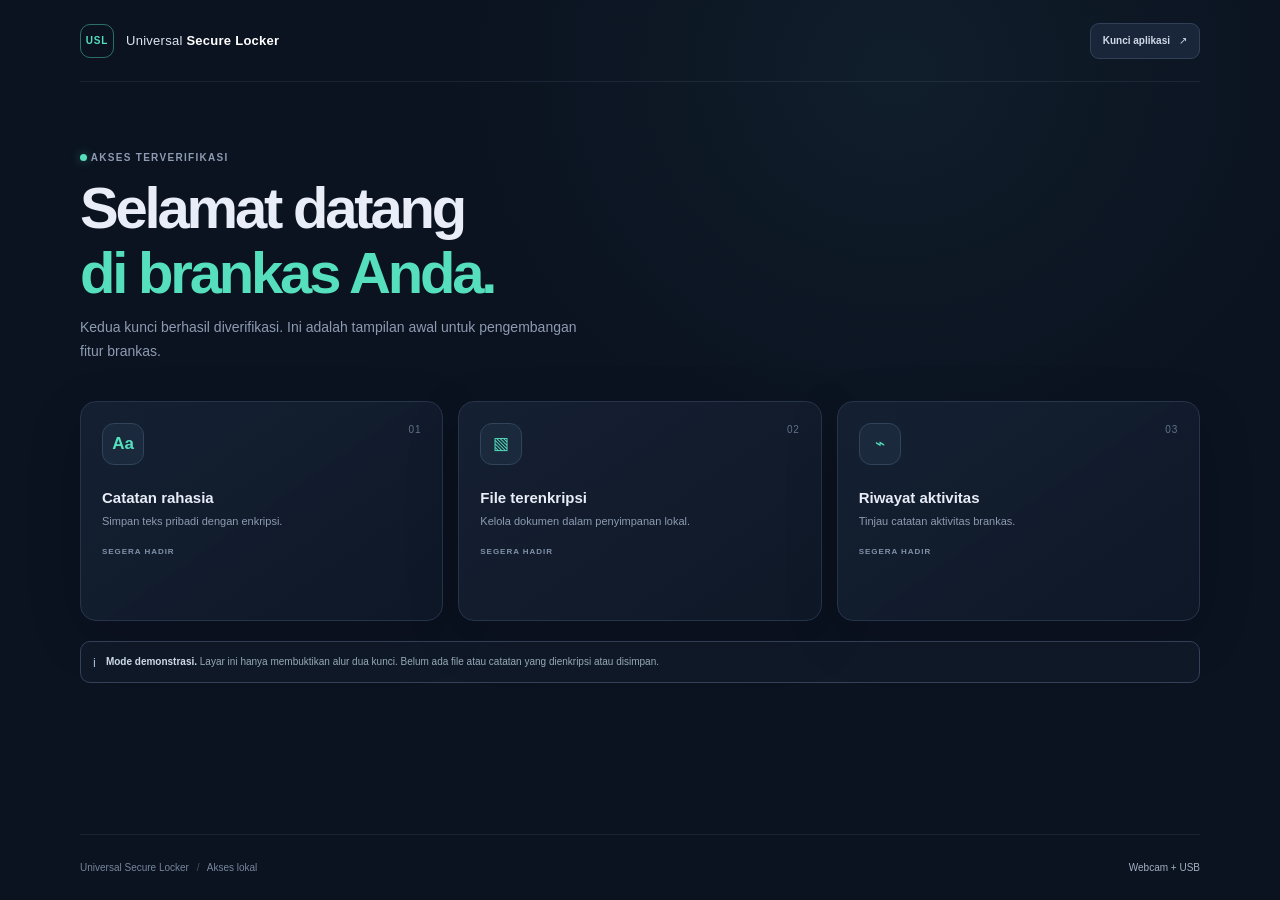
==== frontend/dashboard.html @ 28c9111f "feat: implement USB dongle authentication and biometric verification - Add DongleAuth class for mana" ====
<!doctype html>
<html lang="id">
<head>
  <meta charset="utf-8">
  <meta name="viewport" content="width=device-width, initial-scale=1">
  <meta name="theme-color" content="#0b1220">
  <title>Brankas — Universal Secure Locker</title>
  <link rel="stylesheet" href="css/style.css">
</head>
<body data-page="dashboard">
  <main class="shell dashboard-shell">
    <header class="topbar">
      <a class="brand" href="index.html" aria-label="Universal Secure Locker">
        <span class="brand-mark">USL</span>
        <span>Universal <strong>Secure Locker</strong></span>
      </a>
      <button class="button button-secondary logout-button" id="logout-button" type="button">Kunci aplikasi <span aria-hidden="true">↗</span></button>
    </header>

    <section class="dashboard-welcome">
      <div class="eyebrow"><span class="status-dot"></span> AKSES TERVERIFIKASI</div>
      <h1>Selamat datang<br><span>di brankas Anda.</span></h1>
      <p>Kedua kunci berhasil diverifikasi. Ini adalah tampilan awal untuk pengembangan fitur brankas.</p>
    </section>

    <section class="dashboard-grid" aria-label="Fitur brankas">
      <article class="card feature-card">
        <span class="feature-number">01</span>
        <span class="feature-icon" aria-hidden="true">Aa</span>
        <h2>Catatan rahasia</h2>
        <p>Simpan teks pribadi dengan enkripsi.</p>
        <span class="feature-state">SEGERA HADIR</span>
      </article>
      <article class="card feature-card">
        <span class="feature-number">02</span>
        <span class="feature-icon" aria-hidden="true">▧</span>
        <h2>File terenkripsi</h2>
        <p>Kelola dokumen dalam penyimpanan lokal.</p>
        <span class="feature-state">SEGERA HADIR</span>
      </article>
      <article class="card feature-card">
        <span class="feature-number">03</span>
        <span class="feature-icon" aria-hidden="true">⌁</span>
        <h2>Riwayat aktivitas</h2>
        <p>Tinjau catatan aktivitas brankas.</p>
        <span class="feature-state">SEGERA HADIR</span>
      </article>
    </section>

    <div class="demo-notice">
      <span aria-hidden="true">i</span>
      <p><strong>Mode demonstrasi.</strong> Layar ini hanya membuktikan alur dua kunci. Belum ada file atau catatan yang dienkripsi atau disimpan.</p>
    </div>

    <footer class="footer">
      <span>Universal Secure Locker <span class="footer-separator">/</span> Akses lokal</span>
      <span>Webcam + USB</span>
    </footer>
  </main>
  <script src="js/api.js"></script>
  <script src="js/app.js"></script>
</body>
</html>
---- frontend/css/style.css ----
:root {
  color-scheme: dark;
  font-family: "Segoe UI", sans-serif;
  background: #0b1220;
  color: #e8edf7;
  font-synthesis: none;
  text-rendering: optimizeLegibility;
  --surface: #121b2c;
  --surface-raised: #172338;
  --line: #26344a;
  --muted: #8d9bb1;
  --accent: #55dfbd;
  --accent-dark: #133f3d;
  --danger: #ff828c;
}

* {
  box-sizing: border-box;
}

body {
  min-width: 760px;
  min-height: 100vh;
  margin: 0;
  background:
    radial-gradient(ellipse at 70% 8%, rgb(46 101 105 / 14%), transparent 35%),
    #0b1220;
}

button,
select {
  font: inherit;
}

button,
a,
select {
  -webkit-tap-highlight-color: transparent;
}

a {
  color: inherit;
  text-decoration: none;
}

.shell {
  width: min(1120px, calc(100% - 72px));
  margin: 0 auto;
}

.topbar {
  height: 82px;
  display: flex;
  align-items: center;
  justify-content: space-between;
  border-bottom: 1px solid rgb(141 155 177 / 13%);
}

.brand {
  display: inline-flex;
  align-items: center;
  gap: 12px;
  color: #dce5f2;
  font-size: 13px;
  letter-spacing: 0.02em;
}

.brand strong {
  color: #fff;
  font-weight: 600;
}

.brand-mark {
  width: 34px;
  height: 34px;
  display: grid;
  place-items: center;
  border: 1px solid rgb(85 223 189 / 45%);
  border-radius: 10px;
  color: var(--accent);
  font-size: 10px;
  font-weight: 700;
  letter-spacing: 0.08em;
}

.environment-tag,
.eyebrow {
  color: var(--muted);
  font-size: 10px;
  font-weight: 700;
  letter-spacing: 0.13em;
}

.environment-tag {
  display: inline-flex;
  align-items: center;
  gap: 9px;
  padding: 9px 12px;
  border: 1px solid var(--line);
  border-radius: 99px;
  font-size: 9px;
}

.status-dot {
  width: 7px;
  height: 7px;
  display: inline-block;
  border-radius: 50%;
  background: var(--accent);
  box-shadow: 0 0 11px rgb(85 223 189 / 48%);
}

.intro {
  padding: 48px 0 30px;
}

.intro h1,
.dashboard-welcome h1 {
  margin: 13px 0 10px;
  font-family: "Segoe UI", sans-serif;
  font-size: clamp(32px, 4vw, 48px);
  font-weight: 700;
  letter-spacing: -0.055em;
  line-height: 1.12;
}

.intro h1 span,
.dashboard-welcome h1 span {
  color: var(--accent);
}

.intro p,
.dashboard-welcome p {
  margin: 0;
  color: var(--muted);
  font-size: 14px;
  line-height: 1.7;
}

.access-layout {
  display: grid;
  grid-template-columns: minmax(0, 1.45fr) minmax(310px, 0.85fr);
  align-items: start;
  gap: 18px;
}

.card {
  border: 1px solid var(--line);
  border-radius: 16px;
  background: linear-gradient(145deg, rgb(21 32 51 / 96%), rgb(15 24 39 / 98%));
  box-shadow: 0 16px 55px rgb(0 0 0 / 13%);
}

.setup-card,
.verify-card {
  padding: 24px;
}

.card-heading {
  display: flex;
  align-items: flex-start;
  justify-content: space-between;
  gap: 16px;
}

.card-heading h2 {
  margin: 7px 0 0;
  font-family: Manrope, "Segoe UI", sans-serif;
  font-size: 19px;
  letter-spacing: -0.03em;
}

.step-badge {
  padding: 7px 10px;
  border-radius: 8px;
  background: #1c3040;
  color: var(--accent);
  font-size: 10px;
  font-weight: 700;
}

.key-block {
  display: grid;
  grid-template-columns: 35px minmax(0, 1fr);
  gap: 13px;
  padding-top: 21px;
}

.key-icon {
  width: 32px;
  height: 32px;
  display: grid;
  place-items: center;
  border: 1px solid #2e4057;
  border-radius: 10px;
  color: #a7b6c9;
  font-size: 10px;
  font-weight: 700;
}

.key-content {
  min-width: 0;
}

.key-title-row {
  display: flex;
  align-items: center;
  justify-content: space-between;
  gap: 10px;
}

.key-title-row h3 {
  margin: 2px 0 0;
  font-size: 14px;
  font-weight: 600;
}

.pill {
  padding: 5px 8px;
  border: 1px solid #3c4658;
  border-radius: 99px;
  color: #aab5c6;
  font-size: 9px;
  white-space: nowrap;
}

.pill.is-ready {
  border-color: rgb(85 223 189 / 35%);
  background: rgb(85 223 189 / 8%);
  color: var(--accent);
}

.key-content > p,
.verify-description {
  margin: 6px 0 12px;
  color: var(--muted);
  font-size: 11px;
  line-height: 1.6;
}

.camera-frame {
  position: relative;
  height: 164px;
  overflow: hidden;
  border: 1px solid #25344a;
  border-radius: 11px;
  background:
    linear-gradient(135deg, rgb(29 44 65 / 68%), rgb(12 20 34 / 95%)),
    #111b2c;
}

.camera-frame img {
  width: 100%;
  height: 100%;
  display: block;
  object-fit: cover;
  transform: scaleX(-1);
}

.camera-frame img[hidden] {
  display: none;
}

.camera-placeholder {
  height: 100%;
  display: flex;
  flex-direction: column;
  align-items: center;
  justify-content: center;
  gap: 9px;
  color: #78889e;
  font-size: 10px;
}

.camera-symbol {
  color: #5dd8bc;
  font-size: 26px;
}

.camera-label {
  position: absolute;
  top: 10px;
  left: 10px;
  display: inline-flex;
  align-items: center;
  gap: 6px;
  padding: 6px 8px;
  border: 1px solid rgb(141 155 177 / 17%);
  border-radius: 99px;
  background: rgb(9 15 26 / 72%);
  color: #d9e2ef;
  font-size: 8px;
  letter-spacing: 0.1em;
}

.camera-label .status-dot {
  width: 5px;
  height: 5px;
}

.button-row {
  display: flex;
  gap: 8px;
  margin-top: 10px;
}

.button {
  min-height: 38px;
  display: inline-flex;
  align-items: center;
  justify-content: center;
  gap: 9px;
  padding: 0 12px;
  border: 1px solid transparent;
  border-radius: 9px;
  cursor: pointer;
  font-size: 10px;
  font-weight: 600;
  transition: border-color 140ms ease, background 140ms ease, transform 140ms ease;
}

.button:not(:disabled):active {
  transform: translateY(1px);
}

.button:disabled {
  cursor: not-allowed;
  opacity: 0.45;
}

.button-secondary {
  border-color: #314057;
  background: #19263a;
  color: #d0d9e7;
}

.button-secondary:not(:disabled):hover {
  border-color: #5a718d;
  background: #203149;
}

.button-primary {
  background: var(--accent);
  color: #06251f;
  font-size: 11px;
  font-weight: 700;
}

.button-primary:not(:disabled):hover {
  background: #7cebd0;
}

.button-text {
  min-height: 30px;
  padding: 0;
  background: transparent;
  color: var(--accent);
  font-size: 10px;
}

.button-text:not(:disabled):hover {
  color: #94f5dc;
}

.progress-track {
  height: 3px;
  overflow: hidden;
  margin-top: 10px;
  border-radius: 99px;
  background: #26344a;
}

.progress-track span {
  width: 0;
  height: 100%;
  display: block;
  border-radius: inherit;
  background: var(--accent);
  transition: width 180ms ease;
}

.inline-message {
  min-height: 14px;
  margin: 5px 0 0;
  color: #8392a8;
  font-size: 10px;
  line-height: 1.5;
}

.inline-message.is-error {
  color: var(--danger);
}

.inline-message.is-success {
  color: var(--accent);
}

.divider {
  height: 1px;
  margin: 18px 0 0 48px;
  background: #253248;
}

.usb-controls select {
  min-width: 0;
  flex: 1;
  padding: 0 10px;
  border: 1px solid #314057;
  border-radius: 9px;
  outline: none;
  background: #111b2c;
  color: #d0d9e7;
  font-size: 10px;
}

.usb-controls select:focus {
  border-color: var(--accent);
}

.usb-controls .button {
  width: 40px;
  font-size: 15px;
}

.verify-card {
  position: sticky;
  top: 20px;
}

.lock-icon {
  color: var(--accent);
  font-size: 28px;
  line-height: 1;
}

.verify-description {
  margin: 12px 0 18px;
  font-size: 12px;
}

.factor-row {
  min-height: 59px;
  display: flex;
  align-items: center;
  gap: 11px;
  border-top: 1px solid #26344a;
}

.factor-icon {
  width: 32px;
  height: 32px;
  display: grid;
  place-items: center;
  border-radius: 9px;
  background: #1b2c3c;
  color: #82a9c2;
  font-size: 17px;
}

.face-icon {
  color: #75d9bf;
}

.factor-row > span:nth-child(2) {
  min-width: 0;
  flex: 1;
}

.factor-row strong,
.factor-row small {
  display: block;
}

.factor-row strong {
  font-size: 10px;
  font-weight: 600;
}

.factor-row small {
  margin-top: 3px;
  color: var(--muted);
  font-size: 9px;
}

.factor-check {
  color: #78889e;
  font-size: 15px;
}

.factor-check.is-ready {
  color: var(--accent);
}

.button-wide {
  width: 100%;
  min-height: 43px;
  margin-top: 18px;
}

.privacy-note,
.demo-notice {
  display: flex;
  gap: 10px;
  padding: 12px;
  border: 1px solid rgb(85 223 189 / 13%);
  border-radius: 10px;
  background: rgb(85 223 189 / 4%);
  color: var(--accent);
}

.privacy-note {
  margin-top: 18px;
}

.privacy-note > span,
.demo-notice > span {
  padding-top: 1px;
  font-size: 13px;
}

.privacy-note p,
.demo-notice p {
  margin: 0;
  color: #99adbc;
  font-size: 9px;
  line-height: 1.6;
}

.footer {
  min-height: 66px;
  display: flex;
  align-items: center;
  justify-content: space-between;
  gap: 16px;
  margin-top: 28px;
  border-top: 1px solid rgb(141 155 177 / 13%);
  color: #76869c;
  font-size: 10px;
}

.footer a,
.footer > span:last-child {
  color: #a3b1c2;
}

.footer a:hover {
  color: var(--accent);
}

.footer-separator {
  padding: 0 5px;
  color: #43516a;
}

.dashboard-shell {
  min-height: 100vh;
  display: flex;
  flex-direction: column;
}

.dashboard-welcome {
  padding: 70px 0 37px;
}

.dashboard-welcome h1 {
  font-size: clamp(38px, 5vw, 58px);
}

.dashboard-welcome p {
  max-width: 520px;
}

.dashboard-grid {
  display: grid;
  grid-template-columns: repeat(3, 1fr);
  gap: 15px;
}

.feature-card {
  position: relative;
  min-height: 220px;
  padding: 21px;
}

.feature-number {
  position: absolute;
  top: 22px;
  right: 21px;
  color: #61728b;
  font-size: 10px;
  letter-spacing: 0.08em;
}

.feature-icon {
  width: 42px;
  height: 42px;
  display: grid;
  place-items: center;
  margin-bottom: 24px;
  border: 1px solid #30445b;
  border-radius: 12px;
  background: #1a2a3c;
  color: var(--accent);
  font-size: 17px;
  font-weight: 600;
}

.feature-card h2 {
  margin: 0 0 7px;
  font-family: "Segoe UI", sans-serif;
  font-size: 15px;
}

.feature-card p {
  margin: 0;
  color: var(--muted);
  font-size: 11px;
  line-height: 1.6;
}

.feature-state {
  display: inline-block;
  margin-top: 17px;
  color: #8092aa;
  font-size: 8px;
  font-weight: 700;
  letter-spacing: 0.12em;
}

.demo-notice {
  margin-top: 20px;
  border-color: #34425a;
  background: rgb(110 136 166 / 6%);
  color: #a9bad0;
}

.demo-notice p {
  font-size: 10px;
}

.demo-notice strong {
  color: #d2dfed;
}

.dashboard-shell .footer {
  margin-top: auto;
}

.logout-button {
  min-height: 36px;
}

@media (max-width: 850px) {
  body {
    min-width: 0;
  }

  .shell {
    width: min(680px, calc(100% - 32px));
  }

  .access-layout {
    grid-template-columns: 1fr;
  }

  .verify-card {
    position: static;
  }
}

@media (max-width: 560px) {
  .environment-tag {
    padding: 8px;
    font-size: 8px;
  }

  .intro {
    padding-top: 36px;
  }

  .setup-card,
  .verify-card {
    padding: 17px;
  }

  .key-block {
    grid-template-columns: 28px minmax(0, 1fr);
    gap: 9px;
  }

  .key-icon {
    width: 27px;
    height: 27px;
  }

  .dashboard-grid {
    grid-template-columns: 1fr;
  }

  .feature-card {
    min-height: 190px;
  }

  .footer {
    align-items: flex-start;
    padding: 17px 0;
    font-size: 9px;
  }
}
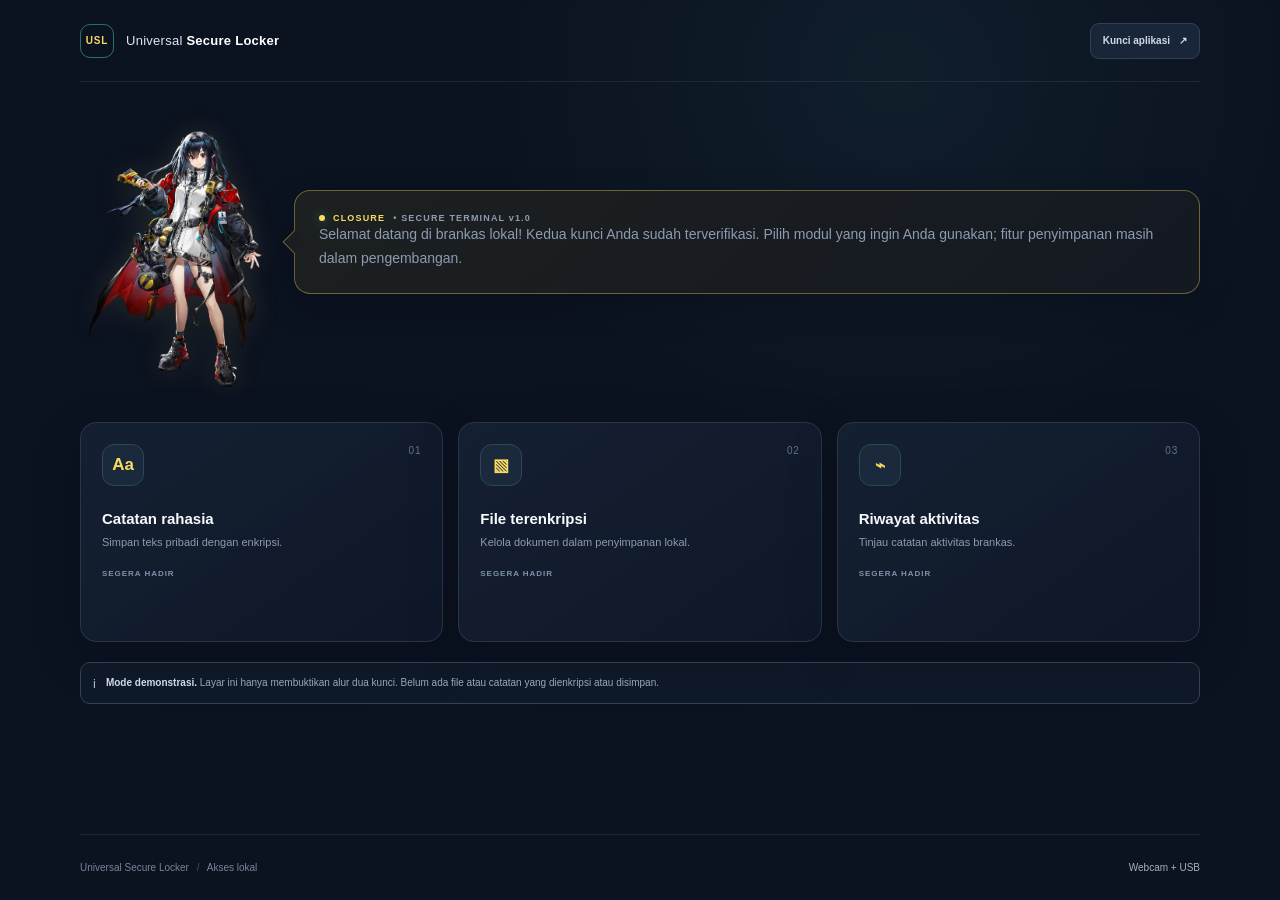
==== commit b9e669bf: "feat: enhance user guidance with Closure character and terminal logging for improved interaction" ====
--- a/frontend/dashboard.html
+++ b/frontend/dashboard.html
@@ -18,9 +18,13 @@
     </header>
 
     <section class="dashboard-welcome">
-      <div class="eyebrow"><span class="status-dot"></span> AKSES TERVERIFIKASI</div>
-      <h1>Selamat datang<br><span>di brankas Anda.</span></h1>
-      <p>Kedua kunci berhasil diverifikasi. Ini adalah tampilan awal untuk pengembangan fitur brankas.</p>
+      <div class="closure-guide-character dashboard-guide-character">
+        <img src="assets/img/Closure_2.png" alt="Closure, pemandu Universal Secure Locker">
+      </div>
+      <div class="closure-dialogue dashboard-dialogue" role="status" aria-live="polite">
+        <div class="closure-dialogue-label"><span class="status-dot"></span> CLOSURE <span>• SECURE TERMINAL v1.0</span></div>
+        <p id="closure-dialogue">Selamat datang di brankas lokal! Kedua kunci Anda sudah terverifikasi. Pilih modul yang ingin Anda gunakan; fitur penyimpanan masih dalam pengembangan.</p>
+      </div>
     </section>
 
     <section class="dashboard-grid" aria-label="Fitur brankas">
--- a/frontend/css/style.css
+++ b/frontend/css/style.css
@@ -1,17 +1,15 @@
 :root {
   color-scheme: dark;
   font-family: "Segoe UI", sans-serif;
-  background: #0b1220;
-  color: #e8edf7;
-  font-synthesis: none;
-  text-rendering: optimizeLegibility;
-  --surface: #121b2c;
-  --surface-raised: #172338;
-  --line: #26344a;
-  --muted: #8d9bb1;
-  --accent: #55dfbd;
-  --accent-dark: #133f3d;
-  --danger: #ff828c;
+  background: #0b0c10;       /* Latar belakang gelap industrial */
+  color: #f8fbfd;
+  --surface: #121820;        /* Warna permukaan kartu */
+  --surface-raised: #18202a;
+  --line: #2a3648;           /* Warna garis pembatas */
+  --muted: #8d9bb1;          /* Warna teks sekunder */
+  --accent: #f8db60;         /* Warna aksen kuning industrial khas Closure */
+  --accent-dark: #3f3613;
+  --danger: #da3e39;         /* Warna aksen merah terang mantel Closure */
 }
 
 * {
@@ -111,14 +109,91 @@
 }
 
 .intro {
-  padding: 48px 0 30px;
+  padding: 32px 0 22px;
+}
+
+.closure-hero-banner {
+  display: flex;
+  align-items: flex-end;
+  gap: 24px;
+  min-height: 225px;
+  margin-bottom: 8px;
+}
+
+.closure-guide-character {
+  width: 190px;
+  height: 230px;
+  flex: 0 0 190px;
+  display: flex;
+  align-items: flex-end;
+  justify-content: center;
+}
+
+.closure-guide-character img {
+  width: 100%;
+  height: 100%;
+  display: block;
+  object-fit: contain;
+  object-position: bottom;
+  filter: drop-shadow(0 0 14px rgb(248 219 96 / 12%));
+}
+
+.closure-dialogue {
+  position: relative;
+  min-width: 0;
+  flex: 1;
+  align-self: center;
+  padding: 22px 24px;
+  border: 1px solid rgb(248 219 96 / 36%);
+  border-radius: 16px;
+  background: linear-gradient(140deg, #1d2020, #141922);
+  box-shadow: 0 12px 35px rgb(0 0 0 / 18%);
+}
+
+.closure-dialogue::before {
+  position: absolute;
+  top: 50%;
+  left: -9px;
+  width: 16px;
+  height: 16px;
+  border-bottom: 1px solid rgb(248 219 96 / 36%);
+  border-left: 1px solid rgb(248 219 96 / 36%);
+  background: #1b1e20;
+  content: "";
+  transform: translateY(-50%) rotate(45deg);
+}
+
+.closure-dialogue-label {
+  display: flex;
+  align-items: center;
+  gap: 8px;
+  color: var(--accent);
+  font-size: 9px;
+  font-weight: 700;
+  letter-spacing: 0.13em;
+}
+
+.closure-dialogue-label span:last-child {
+  color: var(--muted);
+}
+
+.closure-dialogue-label .status-dot {
+  width: 6px;
+  height: 6px;
+}
+
+.closure-dialogue p {
+  margin: 12px 0 0;
+  color: #e8edf7;
+  font-size: 14px;
+  line-height: 1.75;
 }
 
 .intro h1,
 .dashboard-welcome h1 {
   margin: 13px 0 10px;
   font-family: "Segoe UI", sans-serif;
-  font-size: clamp(32px, 4vw, 48px);
+  font-size: clamp(32px, 4vw, 42px);
   font-weight: 700;
   letter-spacing: -0.055em;
   line-height: 1.12;
@@ -153,7 +228,7 @@
 
 .setup-card,
 .verify-card {
-  padding: 24px;
+  padding: 20px;
 }
 
 .card-heading {
@@ -183,7 +258,7 @@
   display: grid;
   grid-template-columns: 35px minmax(0, 1fr);
   gap: 13px;
-  padding-top: 21px;
+  padding-top: 16px;
 }
 
 .key-icon {
@@ -240,7 +315,7 @@
 
 .camera-frame {
   position: relative;
-  height: 164px;
+  height: 260px;
   overflow: hidden;
   border: 1px solid #25344a;
   border-radius: 11px;
@@ -269,12 +344,12 @@
   justify-content: center;
   gap: 9px;
   color: #78889e;
-  font-size: 10px;
+  font-size: 12px;
 }
 
 .camera-symbol {
   color: #5dd8bc;
-  font-size: 26px;
+  font-size: 36px;
 }
 
 .camera-label {
@@ -397,7 +472,7 @@
 
 .divider {
   height: 1px;
-  margin: 18px 0 0 48px;
+  margin: 14px 0 0 48px;
   background: #253248;
 }
 
@@ -497,6 +572,19 @@
   margin-top: 18px;
 }
 
+.registration-button {
+  width: 100%;
+  min-height: 40px;
+  margin-top: 10px;
+}
+
+.registration-button:disabled {
+  border-color: #314057;
+  background: #19263a;
+  color: #8291a7;
+  opacity: 1;
+}
+
 .privacy-note,
 .demo-notice {
   display: flex;
@@ -559,15 +647,18 @@
 }
 
 .dashboard-welcome {
-  padding: 70px 0 37px;
-}
-
-.dashboard-welcome h1 {
-  font-size: clamp(38px, 5vw, 58px);
-}
-
-.dashboard-welcome p {
-  max-width: 520px;
+  display: flex;
+  align-items: flex-end;
+  gap: 24px;
+  padding: 45px 0 35px;
+}
+
+.dashboard-guide-character {
+  height: 260px;
+}
+
+.dashboard-dialogue {
+  margin-bottom: 30px;
 }
 
 .dashboard-grid {
@@ -678,11 +769,43 @@
     padding-top: 36px;
   }
 
+  .closure-hero-banner {
+    gap: 8px;
+    min-height: 145px;
+  }
+
+  .closure-guide-character {
+    width: 105px;
+    height: 155px;
+    flex-basis: 105px;
+  }
+
+  .dashboard-guide-character {
+    height: 165px;
+  }
+
+  .closure-dialogue {
+    padding: 15px;
+  }
+
+  .closure-dialogue p {
+    margin-top: 9px;
+    font-size: 12px;
+  }
+
+  .closure-dialogue-label {
+    font-size: 8px;
+  }
+
   .setup-card,
   .verify-card {
     padding: 17px;
   }
 
+  .camera-frame {
+    height: 220px;
+  }
+
   .key-block {
     grid-template-columns: 28px minmax(0, 1fr);
     gap: 9px;
@@ -695,6 +818,15 @@
 
   .dashboard-grid {
     grid-template-columns: 1fr;
+  }
+
+  .dashboard-welcome {
+    gap: 8px;
+    padding: 35px 0 25px;
+  }
+
+  .dashboard-dialogue {
+    margin-bottom: 20px;
   }
 
   .feature-card {
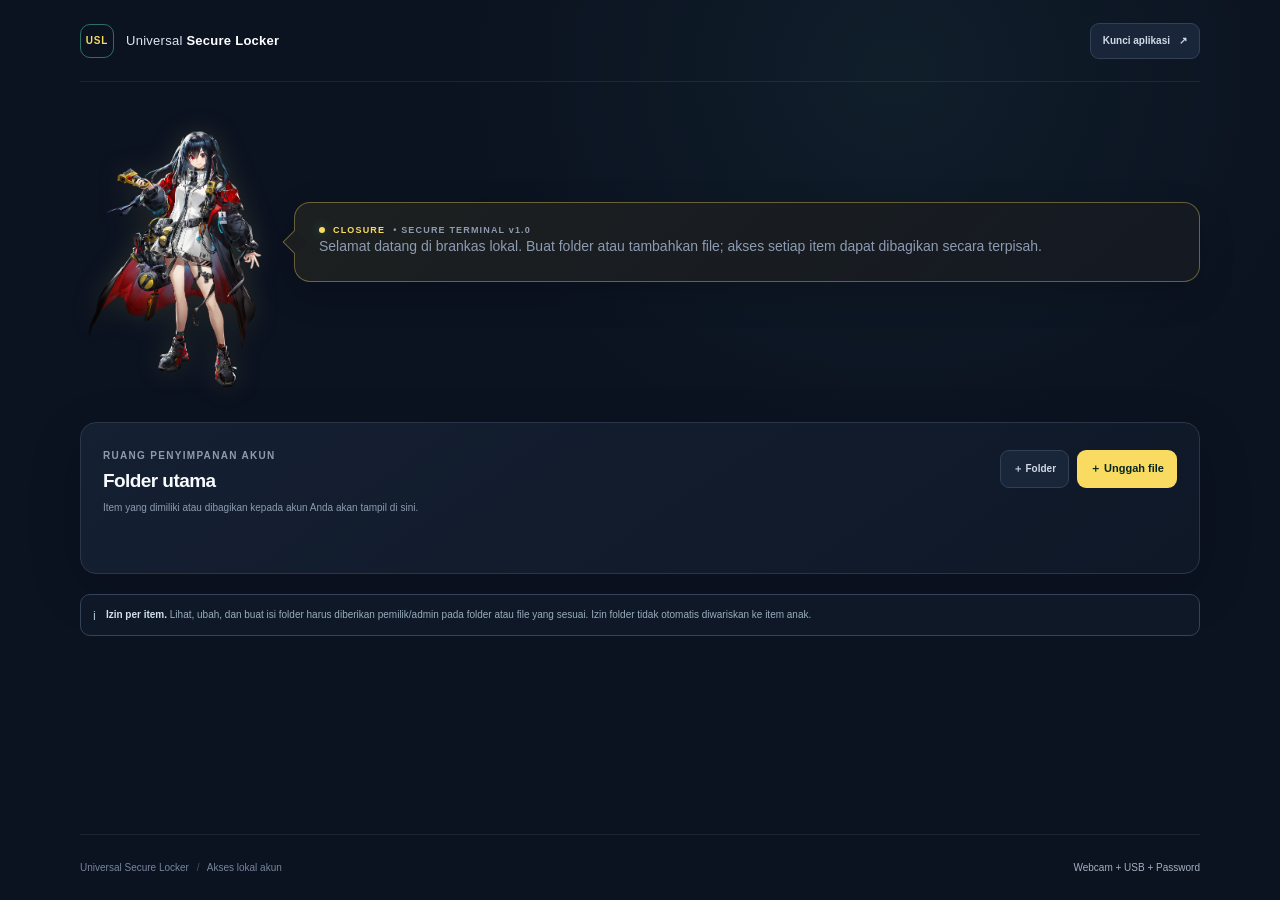
==== commit 044faa9b: "feat: Implement account management features with two-factor authentication - Added account creation " ====
--- a/frontend/dashboard.html
+++ b/frontend/dashboard.html
@@ -14,7 +14,10 @@
         <span class="brand-mark">USL</span>
         <span>Universal <strong>Secure Locker</strong></span>
       </a>
-      <button class="button button-secondary logout-button" id="logout-button" type="button">Kunci aplikasi <span aria-hidden="true">↗</span></button>
+      <div class="account-toolbar">
+        <span class="active-account" id="active-username"></span>
+        <button class="button button-secondary logout-button" id="logout-button" type="button">Kunci aplikasi <span aria-hidden="true">↗</span></button>
+      </div>
     </header>
 
     <section class="dashboard-welcome">
@@ -23,42 +26,67 @@
       </div>
       <div class="closure-dialogue dashboard-dialogue" role="status" aria-live="polite">
         <div class="closure-dialogue-label"><span class="status-dot"></span> CLOSURE <span>• SECURE TERMINAL v1.0</span></div>
-        <p id="closure-dialogue">Selamat datang di brankas lokal! Kedua kunci Anda sudah terverifikasi. Pilih modul yang ingin Anda gunakan; fitur penyimpanan masih dalam pengembangan.</p>
+        <p id="closure-dialogue">Selamat datang di brankas lokal. Buat folder atau tambahkan file; akses setiap item dapat dibagikan secara terpisah.</p>
       </div>
     </section>
 
-    <section class="dashboard-grid" aria-label="Fitur brankas">
-      <article class="card feature-card">
-        <span class="feature-number">01</span>
-        <span class="feature-icon" aria-hidden="true">Aa</span>
-        <h2>Catatan rahasia</h2>
-        <p>Simpan teks pribadi dengan enkripsi.</p>
-        <span class="feature-state">SEGERA HADIR</span>
-      </article>
-      <article class="card feature-card">
-        <span class="feature-number">02</span>
-        <span class="feature-icon" aria-hidden="true">▧</span>
-        <h2>File terenkripsi</h2>
-        <p>Kelola dokumen dalam penyimpanan lokal.</p>
-        <span class="feature-state">SEGERA HADIR</span>
-      </article>
-      <article class="card feature-card">
-        <span class="feature-number">03</span>
-        <span class="feature-icon" aria-hidden="true">⌁</span>
-        <h2>Riwayat aktivitas</h2>
-        <p>Tinjau catatan aktivitas brankas.</p>
-        <span class="feature-state">SEGERA HADIR</span>
-      </article>
+    <section class="card vault-panel" aria-label="Folder dan file yang dapat diakses">
+      <div class="vault-heading">
+        <div>
+          <span class="eyebrow">RUANG PENYIMPANAN AKUN</span>
+          <h2 id="vault-location">Folder utama</h2>
+        </div>
+        <div class="vault-actions">
+          <button class="button button-secondary" id="vault-back-button" type="button" hidden>← Kembali</button>
+          <button class="button button-secondary" id="create-folder-button" type="button">＋ Folder</button>
+          <label class="button button-primary upload-button" for="upload-file-input">＋ Unggah file</label>
+          <input id="upload-file-input" type="file" hidden>
+          <input id="replace-file-input" type="file" hidden>
+        </div>
+      </div>
+      <p class="vault-guidance" id="vault-guidance">Item yang dimiliki atau dibagikan kepada akun Anda akan tampil di sini.</p>
+      <div class="resource-list" id="resource-list" aria-live="polite"></div>
+      <p class="inline-message" id="vault-message" role="status"></p>
     </section>
 
-    <div class="demo-notice">
+    <section class="demo-notice">
       <span aria-hidden="true">i</span>
-      <p><strong>Mode demonstrasi.</strong> Layar ini hanya membuktikan alur dua kunci. Belum ada file atau catatan yang dienkripsi atau disimpan.</p>
-    </div>
+      <p><strong>Izin per item.</strong> Lihat, ubah, dan buat isi folder harus diberikan pemilik/admin pada folder atau file yang sesuai. Izin folder tidak otomatis diwariskan ke item anak.</p>
+    </section>
+
+    <dialog class="app-dialog" id="share-dialog">
+      <form method="dialog" class="dialog-close-row">
+        <button class="dialog-close" aria-label="Tutup">×</button>
+      </form>
+      <span class="eyebrow">AKSES PER ITEM</span>
+      <h2 id="share-dialog-title">Bagikan izin</h2>
+      <p class="dialog-description">Pilih akun dan izin khusus untuk item ini.</p>
+      <label class="form-field">
+        <span>Akun tujuan</span>
+        <select id="share-account-select"></select>
+      </label>
+      <div class="permission-options">
+        <label id="share-create-option"><input id="share-create" type="checkbox"> <span>Buat folder/file di dalam folder</span></label>
+        <label><input id="share-read" type="checkbox"> <span>Lihat / unduh item</span></label>
+        <label><input id="share-update" type="checkbox"> <span>Ubah item</span></label>
+      </div>
+      <p class="dialog-description">Izin pada folder tidak diwariskan ke folder/file di dalamnya. Bagikan setiap item secara terpisah.</p>
+      <button class="button button-primary button-wide" id="save-sharing-button" type="button">Simpan izin</button>
+      <p class="inline-message" id="share-message" role="status"></p>
+    </dialog>
+
+    <dialog class="app-dialog preview-dialog" id="preview-dialog">
+      <form method="dialog" class="dialog-close-row">
+        <button class="dialog-close" aria-label="Tutup">×</button>
+      </form>
+      <span class="eyebrow">PRATINJAU FILE</span>
+      <h2 id="preview-title">File</h2>
+      <pre id="preview-content"></pre>
+    </dialog>
 
     <footer class="footer">
-      <span>Universal Secure Locker <span class="footer-separator">/</span> Akses lokal</span>
-      <span>Webcam + USB</span>
+      <span>Universal Secure Locker <span class="footer-separator">/</span> Akses lokal akun</span>
+      <span>Webcam + USB + Password</span>
     </footer>
   </main>
   <script src="js/api.js"></script>
--- a/frontend/css/style.css
+++ b/frontend/css/style.css
@@ -16,6 +16,10 @@
   box-sizing: border-box;
 }
 
+[hidden] {
+  display: none !important;
+}
+
 body {
   min-width: 760px;
   min-height: 100vh;
@@ -572,6 +576,101 @@
   margin-top: 18px;
 }
 
+.account-auth-layout {
+  display: block;
+  max-width: 470px;
+  margin: 0 auto;
+}
+
+.account-auth-layout .verify-card {
+  position: static;
+}
+
+.account-auth-heading h3,
+.vault-heading h2,
+.app-dialog h2 {
+  margin: 7px 0 0;
+  font-family: "Segoe UI", sans-serif;
+  font-size: 19px;
+  letter-spacing: -0.03em;
+}
+
+.account-auth-heading > p,
+.dialog-description {
+  margin: 7px 0 0;
+  color: var(--muted);
+  font-size: 11px;
+  line-height: 1.6;
+}
+
+.account-mode-switch {
+  display: grid;
+  grid-template-columns: 1fr 1fr;
+  gap: 8px;
+  margin: 18px 0 14px;
+}
+
+.account-mode-switch .button.is-selected {
+  border-color: rgb(248 219 96 / 55%);
+  background: rgb(248 219 96 / 10%);
+  color: var(--accent);
+}
+
+.account-auth-panel form {
+  display: grid;
+  gap: 12px;
+}
+
+.form-field {
+  display: grid;
+  gap: 6px;
+  color: #d7dfeb;
+  font-size: 10px;
+  font-weight: 600;
+}
+
+.form-field > span {
+  display: flex;
+  align-items: baseline;
+  justify-content: space-between;
+  gap: 8px;
+}
+
+.form-field small {
+  color: var(--muted);
+  font-size: 9px;
+  font-weight: 400;
+}
+
+.form-field input,
+.form-field select {
+  width: 100%;
+  min-height: 40px;
+  padding: 0 11px;
+  border: 1px solid #314057;
+  border-radius: 9px;
+  outline: none;
+  background: #111b2c;
+  color: #eef3fb;
+  font: inherit;
+}
+
+.form-field input:focus,
+.form-field select:focus {
+  border-color: var(--accent);
+}
+
+.account-auth-panel form .button-wide {
+  margin-top: 3px;
+}
+
+.account-policy-note {
+  margin: 13px 0 3px;
+  color: #8d9bb1;
+  font-size: 9px;
+  line-height: 1.6;
+}
+
 .registration-button {
   width: 100%;
   min-height: 40px;
@@ -737,6 +836,190 @@
   margin-top: auto;
 }
 
+.account-toolbar {
+  display: flex;
+  align-items: center;
+  gap: 12px;
+}
+
+.active-account {
+  color: var(--accent);
+  font-size: 10px;
+  font-weight: 700;
+  letter-spacing: 0.06em;
+}
+
+.vault-panel {
+  padding: 22px;
+}
+
+.vault-heading {
+  display: flex;
+  align-items: center;
+  justify-content: space-between;
+  gap: 16px;
+}
+
+.vault-actions {
+  display: flex;
+  align-items: center;
+  gap: 8px;
+}
+
+.upload-button {
+  cursor: pointer;
+}
+
+.vault-guidance {
+  margin: 8px 0 16px;
+  color: var(--muted);
+  font-size: 10px;
+  line-height: 1.6;
+}
+
+.resource-list {
+  display: grid;
+  gap: 8px;
+}
+
+.resource-row {
+  display: flex;
+  align-items: center;
+  gap: 12px;
+  min-height: 58px;
+  padding: 9px 11px;
+  border: 1px solid #28364b;
+  border-radius: 10px;
+  background: rgb(12 20 33 / 55%);
+}
+
+.resource-symbol {
+  width: 34px;
+  height: 34px;
+  display: grid;
+  flex: 0 0 34px;
+  place-items: center;
+  border-radius: 9px;
+  background: #1b2c3c;
+  color: var(--accent);
+  font-size: 15px;
+}
+
+.resource-name {
+  min-width: 0;
+  flex: 1;
+  overflow: hidden;
+  color: #e8edf7;
+  font-size: 11px;
+  font-weight: 600;
+  text-overflow: ellipsis;
+  white-space: nowrap;
+}
+
+.resource-owner {
+  display: block;
+  margin-top: 4px;
+  color: var(--muted);
+  font-size: 9px;
+  font-weight: 400;
+}
+
+.resource-actions {
+  display: flex;
+  flex-wrap: wrap;
+  justify-content: flex-end;
+  gap: 6px;
+}
+
+.resource-actions .button {
+  min-height: 31px;
+  padding: 0 9px;
+  font-size: 9px;
+}
+
+.resource-empty {
+  padding: 22px 10px;
+  border: 1px dashed #34425a;
+  border-radius: 10px;
+  color: var(--muted);
+  font-size: 10px;
+  text-align: center;
+}
+
+.app-dialog {
+  width: min(460px, calc(100% - 32px));
+  max-height: min(85vh, 720px);
+  overflow: auto;
+  padding: 22px;
+  border: 1px solid var(--line);
+  border-radius: 15px;
+  background: #121b2c;
+  color: #e8edf7;
+  box-shadow: 0 22px 80px rgb(0 0 0 / 55%);
+}
+
+.app-dialog::backdrop {
+  background: rgb(3 7 14 / 76%);
+  backdrop-filter: blur(3px);
+}
+
+.dialog-close-row {
+  display: flex;
+  justify-content: flex-end;
+  margin: -8px -8px 9px;
+}
+
+.dialog-close {
+  width: 30px;
+  height: 30px;
+  border: 1px solid #34425a;
+  border-radius: 8px;
+  background: #19263a;
+  color: #d0d9e7;
+  cursor: pointer;
+  font-size: 18px;
+}
+
+.permission-options {
+  display: grid;
+  gap: 10px;
+  margin: 17px 0;
+}
+
+.permission-options label {
+  display: flex;
+  align-items: center;
+  gap: 9px;
+  color: #d0d9e7;
+  font-size: 10px;
+}
+
+.permission-options input {
+  accent-color: var(--accent);
+}
+
+.app-dialog .button-wide {
+  margin-top: 10px;
+}
+
+.preview-dialog {
+  width: min(720px, calc(100% - 32px));
+}
+
+.preview-dialog pre {
+  max-height: 55vh;
+  overflow: auto;
+  margin: 16px 0 0;
+  padding: 15px;
+  border: 1px solid #2a3648;
+  border-radius: 9px;
+  background: #0b0c10;
+  color: #e8edf7;
+  font: 12px/1.65 Consolas, monospace;
+  white-space: pre-wrap;
+  overflow-wrap: anywhere;
+}
+
 .logout-button {
   min-height: 36px;
 }
@@ -820,6 +1103,42 @@
     grid-template-columns: 1fr;
   }
 
+  .vault-panel {
+    padding: 15px;
+  }
+
+  .vault-heading {
+    align-items: flex-start;
+    flex-direction: column;
+  }
+
+  .vault-actions {
+    width: 100%;
+    flex-wrap: wrap;
+  }
+
+  .resource-row {
+    align-items: flex-start;
+    flex-wrap: wrap;
+  }
+
+  .resource-actions {
+    width: 100%;
+    padding-left: 46px;
+    justify-content: flex-start;
+  }
+
+  .account-toolbar {
+    gap: 7px;
+  }
+
+  .active-account {
+    max-width: 110px;
+    overflow: hidden;
+    text-overflow: ellipsis;
+    white-space: nowrap;
+  }
+
   .dashboard-welcome {
     gap: 8px;
     padding: 35px 0 25px;
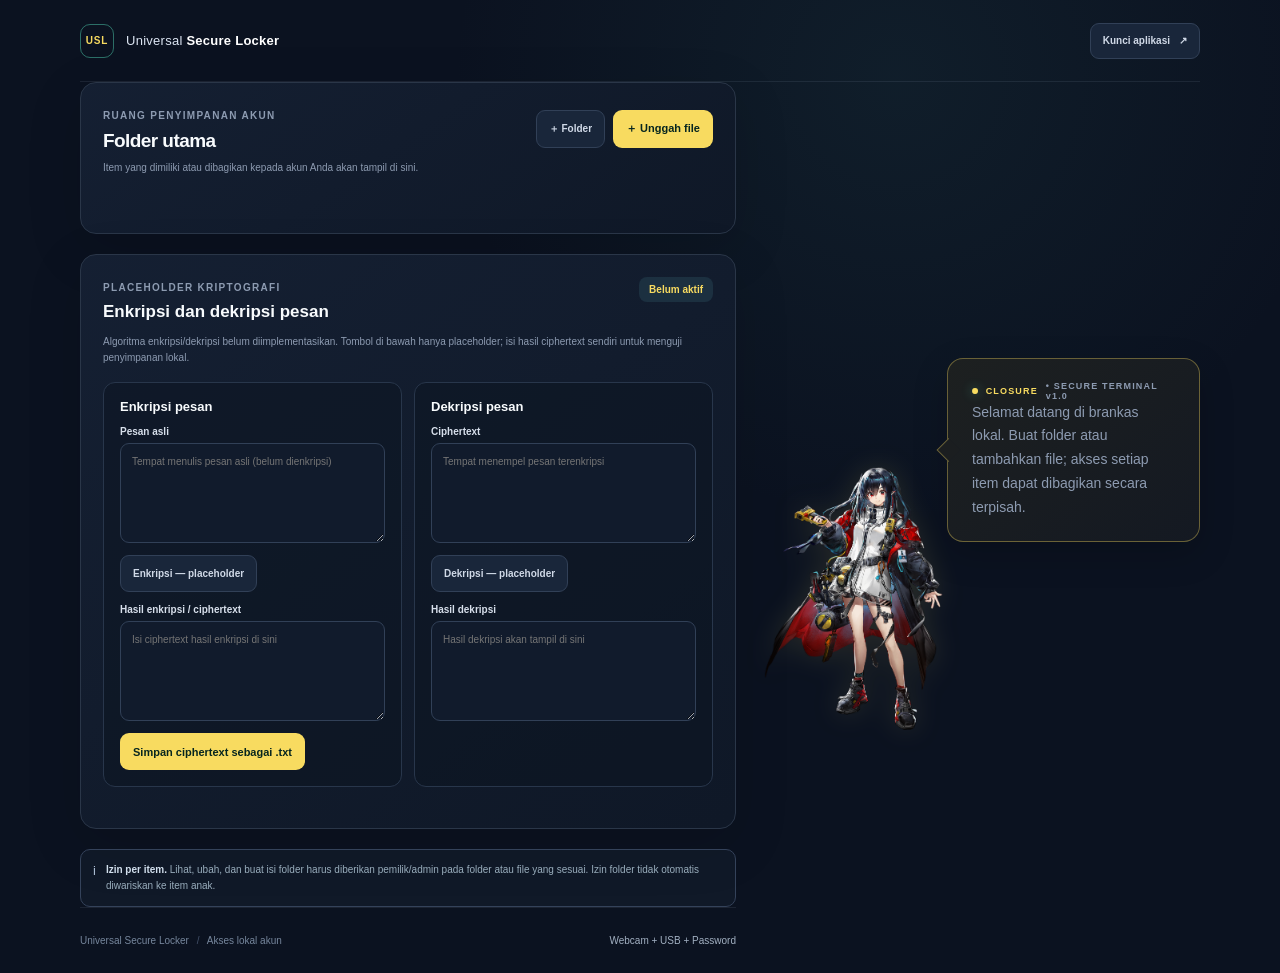
==== commit b41535e2: "feat: implement local storage for account files and add encryption/decryption placeholders in the UI" ====
--- a/frontend/dashboard.html
+++ b/frontend/dashboard.html
@@ -49,6 +49,45 @@
       <p class="inline-message" id="vault-message" role="status"></p>
     </section>
 
+    <section class="card message-crypto-panel" aria-labelledby="message-crypto-title">
+      <div class="crypto-heading">
+        <div>
+          <span class="eyebrow">PLACEHOLDER KRIPTOGRAFI</span>
+          <h2 id="message-crypto-title">Enkripsi dan dekripsi pesan</h2>
+        </div>
+        <span class="step-badge">Belum aktif</span>
+      </div>
+      <p class="crypto-notice">Algoritma enkripsi/dekripsi belum diimplementasikan. Tombol di bawah hanya placeholder; isi hasil ciphertext sendiri untuk menguji penyimpanan lokal.</p>
+      <div class="crypto-grid">
+        <section class="crypto-card" aria-labelledby="encrypt-message-title">
+          <h3 id="encrypt-message-title">Enkripsi pesan</h3>
+          <label class="form-field" for="plain-message-input">
+            <span>Pesan asli</span>
+            <textarea id="plain-message-input" rows="4" placeholder="Tempat menulis pesan asli (belum dienkripsi)"></textarea>
+          </label>
+          <button class="button button-secondary" id="encrypt-message-button" type="button">Enkripsi — placeholder</button>
+          <label class="form-field" for="encrypted-message-output">
+            <span>Hasil enkripsi / ciphertext</span>
+            <textarea id="encrypted-message-output" rows="4" placeholder="Isi ciphertext hasil enkripsi di sini"></textarea>
+          </label>
+          <button class="button button-primary" id="save-encrypted-message-button" type="button">Simpan ciphertext sebagai .txt</button>
+        </section>
+        <section class="crypto-card" aria-labelledby="decrypt-message-title">
+          <h3 id="decrypt-message-title">Dekripsi pesan</h3>
+          <label class="form-field" for="encrypted-message-input">
+            <span>Ciphertext</span>
+            <textarea id="encrypted-message-input" rows="4" placeholder="Tempat menempel pesan terenkripsi"></textarea>
+          </label>
+          <button class="button button-secondary" id="decrypt-message-button" type="button">Dekripsi — placeholder</button>
+          <label class="form-field" for="decrypted-message-output">
+            <span>Hasil dekripsi</span>
+            <textarea id="decrypted-message-output" rows="4" placeholder="Hasil dekripsi akan tampil di sini" readonly></textarea>
+          </label>
+        </section>
+      </div>
+      <p class="inline-message" id="crypto-message" role="status"></p>
+    </section>
+
     <section class="demo-notice">
       <span aria-hidden="true">i</span>
       <p><strong>Izin per item.</strong> Lihat, ubah, dan buat isi folder harus diberikan pemilik/admin pada folder atau file yang sesuai. Izin folder tidak otomatis diwariskan ke item anak.</p>
--- a/frontend/css/style.css
+++ b/frontend/css/style.css
@@ -103,6 +103,13 @@
   font-size: 9px;
 }
 
+.topbar-actions {
+  display: flex;
+  align-items: center;
+  justify-content: flex-end;
+  gap: 10px;
+}
+
 .status-dot {
   width: 7px;
   height: 7px;
@@ -326,6 +333,18 @@
   background:
     linear-gradient(135deg, rgb(29 44 65 / 68%), rgb(12 20 34 / 95%)),
     #111b2c;
+}
+
+body.camera-preview-floating .camera-frame {
+  position: fixed;
+  z-index: 6;
+  top: calc(50% + 100px);
+  right: max(36px, calc((100vw - 1120px) / 2));
+  width: min(322px, 26vw, calc((50vh - 130px) * 4 / 3));
+  height: auto;
+  aspect-ratio: 4 / 3;
+  border-color: rgb(248 219 96 / 45%);
+  box-shadow: 0 16px 48px rgb(0 0 0 / 45%);
 }
 
 .camera-frame img {
@@ -578,12 +597,45 @@
 
 .account-auth-layout {
   display: block;
-  max-width: 470px;
+  max-width: 640px;
   margin: 0 auto;
+  padding-top: 16px;
 }
 
 .account-auth-layout .verify-card {
   position: static;
+}
+
+.account-closure-guide {
+  min-width: 0;
+  display: grid;
+  grid-template-rows: auto minmax(220px, 1fr);
+  gap: 12px;
+}
+
+.account-closure-dialogue {
+  width: 100%;
+  padding: 20px 22px;
+}
+
+.account-closure-dialogue p {
+  font-size: 15px;
+}
+
+.account-closure-character {
+  height: 330px;
+  display: flex;
+  justify-content: center;
+  overflow: hidden;
+}
+
+.account-closure-character img {
+  width: 100%;
+  height: 100%;
+  display: block;
+  object-fit: contain;
+  object-position: center bottom;
+  filter: drop-shadow(0 0 18px rgb(248 219 96 / 15%));
 }
 
 .account-auth-heading h3,
@@ -643,7 +695,8 @@
 }
 
 .form-field input,
-.form-field select {
+.form-field select,
+.form-field textarea {
   width: 100%;
   min-height: 40px;
   padding: 0 11px;
@@ -656,8 +709,21 @@
 }
 
 .form-field input:focus,
-.form-field select:focus {
+.form-field select:focus,
+.form-field textarea:focus {
   border-color: var(--accent);
+}
+
+.form-field textarea {
+  min-height: 100px;
+  padding: 10px 11px;
+  resize: vertical;
+  font-weight: 400;
+  line-height: 1.5;
+}
+
+.form-field textarea[readonly] {
+  color: #9aa8bb;
 }
 
 .account-auth-panel form .button-wide {
@@ -853,6 +919,65 @@
   padding: 22px;
 }
 
+.message-crypto-panel {
+  margin-top: 20px;
+  padding: 22px;
+}
+
+.crypto-heading {
+  display: flex;
+  align-items: flex-start;
+  justify-content: space-between;
+  gap: 16px;
+}
+
+.crypto-heading h2 {
+  margin: 7px 0 0;
+  font-size: 17px;
+}
+
+.crypto-notice {
+  margin: 12px 0 16px;
+  color: var(--muted);
+  font-size: 10px;
+  line-height: 1.6;
+}
+
+.crypto-grid {
+  display: grid;
+  grid-template-columns: repeat(2, minmax(0, 1fr));
+  gap: 12px;
+}
+
+.crypto-card {
+  min-width: 0;
+  display: grid;
+  align-content: start;
+  gap: 12px;
+  padding: 16px;
+  border: 1px solid #28364b;
+  border-radius: 12px;
+  background: rgb(12 20 33 / 55%);
+}
+
+.crypto-card h3 {
+  margin: 0;
+  font-size: 13px;
+}
+
+.crypto-card .form-field {
+  min-width: 0;
+}
+
+.crypto-card .button {
+  justify-self: start;
+  min-height: 37px;
+}
+
+.message-crypto-panel > .inline-message {
+  margin-bottom: 0;
+}
+
 .vault-heading {
   display: flex;
   align-items: center;
@@ -1024,6 +1149,304 @@
   min-height: 36px;
 }
 
+@media (min-width: 1101px) {
+  .closure-hero-banner {
+    position: fixed;
+    z-index: 5;
+    top: 50%;
+    right: max(36px, calc((100vw - 1120px) / 2));
+    width: min(560px, 46vw);
+    height: min(600px, calc(100vh - 48px));
+    min-height: 0;
+    display: grid;
+    grid-template-columns: minmax(0, 0.85fr) minmax(0, 1.15fr);
+    align-items: center;
+    gap: 0;
+    margin: 0;
+    padding: 0;
+    transform: translateY(-50%);
+  }
+
+  .closure-guide-character {
+    width: auto;
+    height: 100%;
+    flex: initial;
+  }
+
+  .closure-dialogue {
+    width: 100%;
+    flex: initial;
+    align-self: center;
+  }
+
+  .closure-dialogue::before {
+    top: 50%;
+    right: auto;
+    bottom: auto;
+    left: -8px;
+    transform: translateY(-50%) rotate(45deg);
+  }
+
+  .access-layout:not(.account-auth-layout) {
+    display: block;
+    margin-right: calc(min(560px, 46vw) + 24px);
+  }
+
+  .dashboard-welcome {
+    position: fixed;
+    z-index: 5;
+    top: 50%;
+    right: max(36px, calc((100vw - 1120px) / 2));
+    width: min(440px, 38vw);
+    height: min(560px, calc(100vh - 48px));
+    display: grid;
+    grid-template-columns: minmax(0, 0.85fr) minmax(0, 1.15fr);
+    align-items: center;
+    gap: 0;
+    padding: 0;
+    transform: translateY(-50%);
+  }
+
+  .dashboard-guide-character {
+    width: auto;
+    height: 100%;
+  }
+
+  .dashboard-guide-character img {
+    width: 100%;
+    height: 100%;
+    object-fit: contain;
+  }
+
+  .dashboard-dialogue {
+    margin: 0;
+  }
+
+  .dashboard-dialogue::before {
+    top: 50%;
+    bottom: auto;
+    left: -8px;
+    transform: translateY(-50%) rotate(45deg);
+  }
+
+  .dashboard-shell > .vault-panel,
+  .dashboard-shell > .message-crypto-panel,
+  .dashboard-shell > .demo-notice,
+  .dashboard-shell > .footer {
+    margin-right: calc(min(440px, 38vw) + 24px);
+  }
+
+  .account-auth-layout {
+    max-width: none;
+    margin: 0;
+  }
+
+  .account-auth-layout .verify-card {
+    width: min(450px, calc(100% - min(560px, 46vw) - 48px));
+    margin-right: calc(min(560px, 46vw) + 24px);
+    margin-left: auto;
+  }
+
+  .account-closure-guide {
+    position: fixed;
+    z-index: 5;
+    top: 50%;
+    right: max(36px, calc((100vw - 1120px) / 2));
+    width: min(560px, 46vw);
+    height: min(600px, calc(100vh - 48px));
+    grid-template-rows: minmax(0, 1fr);
+    grid-template-columns: minmax(0, 0.85fr) minmax(0, 1.15fr);
+    align-items: center;
+    gap: 0;
+    transform: translateY(-50%);
+  }
+
+  .account-closure-character,
+  .account-closure-dialogue {
+    grid-row: 1;
+  }
+
+  .account-closure-dialogue {
+    grid-column: 1;
+    padding: 20px 18px;
+  }
+
+  .account-closure-character {
+    grid-column: 2;
+    height: 100%;
+  }
+
+  .account-closure-character img {
+    width: 100%;
+    height: 100%;
+    max-width: 100%;
+    object-fit: contain;
+  }
+
+  .account-closure-dialogue::before {
+    top: 50%;
+    right: -8px;
+    bottom: auto;
+    left: auto;
+    border: 0;
+    border-top: 1px solid rgb(248 219 96 / 36%);
+    border-right: 1px solid rgb(248 219 96 / 36%);
+    transform: translateY(-50%) rotate(45deg);
+  }
+}
+
+@media (min-width: 561px) and (max-width: 1100px) {
+  body.camera-preview-floating .camera-frame {
+    top: calc(50% + 110px);
+    right: 16px;
+    width: min(198px, 23vw, calc((50vh - 100px) * 4 / 3));
+  }
+
+  .closure-hero-banner {
+    position: fixed;
+    z-index: 5;
+    top: 50%;
+    right: 16px;
+    width: min(360px, 42vw);
+    height: min(480px, calc(100vh - 32px));
+    min-height: 0;
+    display: grid;
+    grid-template-columns: minmax(0, 0.9fr) minmax(0, 1.1fr);
+    align-items: center;
+    gap: 0;
+    margin: 0;
+    padding: 0;
+    transform: translateY(-50%);
+  }
+
+  .closure-guide-character {
+    width: auto;
+    height: 100%;
+    flex: initial;
+  }
+
+  .closure-dialogue {
+    width: 100%;
+    flex: initial;
+    align-self: center;
+    padding: 18px 14px;
+  }
+
+  .closure-dialogue::before {
+    top: 50%;
+    right: auto;
+    bottom: auto;
+    left: -8px;
+    transform: translateY(-50%) rotate(45deg);
+  }
+
+  .access-layout:not(.account-auth-layout) {
+    display: block;
+    margin-right: calc(min(360px, 42vw) + 24px);
+  }
+
+  .dashboard-welcome {
+    position: fixed;
+    z-index: 5;
+    top: 50%;
+    right: 16px;
+    width: min(360px, 42vw);
+    height: min(480px, calc(100vh - 32px));
+    display: grid;
+    grid-template-columns: minmax(0, 0.9fr) minmax(0, 1.1fr);
+    align-items: center;
+    gap: 0;
+    padding: 0;
+    transform: translateY(-50%);
+  }
+
+  .dashboard-guide-character {
+    width: auto;
+    height: 100%;
+  }
+
+  .dashboard-guide-character img {
+    width: 100%;
+    height: 100%;
+    object-fit: contain;
+  }
+
+  .dashboard-dialogue {
+    margin: 0;
+  }
+
+  .dashboard-dialogue::before {
+    top: 50%;
+    bottom: auto;
+    left: -8px;
+    transform: translateY(-50%) rotate(45deg);
+  }
+
+  .dashboard-shell > .vault-panel,
+  .dashboard-shell > .message-crypto-panel,
+  .dashboard-shell > .demo-notice,
+  .dashboard-shell > .footer {
+    margin-right: calc(min(360px, 42vw) + 24px);
+  }
+
+  .account-auth-layout {
+    max-width: none;
+    margin: 0;
+  }
+
+  .account-auth-layout .verify-card {
+    width: calc(100% - min(360px, 42vw) - 24px);
+    margin-right: calc(min(360px, 42vw) + 24px);
+    margin-left: auto;
+  }
+
+  .account-closure-guide {
+    position: fixed;
+    z-index: 5;
+    top: 50%;
+    right: 16px;
+    width: min(360px, 42vw);
+    height: min(480px, calc(100vh - 32px));
+    grid-template-rows: minmax(0, 1fr);
+    grid-template-columns: minmax(0, 1.1fr) minmax(0, 0.9fr);
+    align-items: center;
+    gap: 0;
+    transform: translateY(-50%);
+  }
+
+  .account-closure-dialogue,
+  .account-closure-character {
+    grid-row: 1;
+  }
+
+  .account-closure-dialogue {
+    grid-column: 1;
+    padding: 18px 14px;
+  }
+
+  .account-closure-character {
+    grid-column: 2;
+    height: 100%;
+  }
+
+  .account-closure-character img {
+    width: 100%;
+    height: 100%;
+    object-fit: contain;
+  }
+
+  .account-closure-dialogue::before {
+    top: 50%;
+    right: -8px;
+    bottom: auto;
+    left: auto;
+    border: 0;
+    border-top: 1px solid rgb(248 219 96 / 36%);
+    border-right: 1px solid rgb(248 219 96 / 36%);
+    transform: translateY(-50%) rotate(45deg);
+  }
+}
+
 @media (max-width: 850px) {
   body {
     min-width: 0;
@@ -1037,12 +1460,215 @@
     grid-template-columns: 1fr;
   }
 
+  .crypto-grid {
+    grid-template-columns: minmax(0, 1fr);
+  }
+
   .verify-card {
     position: static;
   }
 }
 
 @media (max-width: 560px) {
+  body.camera-preview-floating .camera-frame {
+    top: calc(12px + min(220px, 32vh) + 10px);
+    right: 12px;
+    bottom: auto;
+    width: min(180px, 46vw);
+    border-radius: 9px;
+  }
+
+  .dashboard-welcome {
+    position: fixed;
+    z-index: 5;
+    right: 12px;
+    bottom: 12px;
+    width: min(280px, calc(100vw - 24px));
+    height: min(220px, 32vh);
+    display: grid;
+    grid-template-columns: minmax(0, 1fr) minmax(72px, 0.62fr);
+    grid-template-rows: minmax(0, 1fr);
+    align-items: center;
+    gap: 0;
+    padding: 0;
+    pointer-events: none;
+  }
+
+  .dashboard-guide-character,
+  .dashboard-dialogue {
+    grid-row: 1;
+    min-width: 0;
+  }
+
+  .dashboard-guide-character {
+    grid-column: 2;
+    height: 100%;
+  }
+
+  .dashboard-guide-character img {
+    width: 100%;
+    height: 100%;
+    object-fit: contain;
+  }
+
+  .dashboard-dialogue {
+    grid-column: 1;
+    max-height: 100%;
+    overflow-y: auto;
+    margin: 0;
+    padding: 13px 10px;
+    background: rgb(20 25 34 / 96%);
+  }
+
+  .dashboard-dialogue p {
+    max-height: 7em;
+    overflow-y: auto;
+    font-size: 11px;
+    line-height: 1.5;
+  }
+
+  .dashboard-dialogue::before {
+    top: 50%;
+    right: -8px;
+    bottom: auto;
+    left: auto;
+    border: 0;
+    border-top: 1px solid rgb(248 219 96 / 36%);
+    border-right: 1px solid rgb(248 219 96 / 36%);
+    transform: translateY(-50%) rotate(45deg);
+  }
+
+  .dashboard-dialogue .closure-dialogue-label {
+    font-size: 7px;
+  }
+
+  .account-closure-guide {
+    position: fixed;
+    z-index: 5;
+    right: 12px;
+    top: 12px;
+    bottom: auto;
+    width: min(280px, calc(100vw - 24px));
+    height: min(220px, 32vh);
+    grid-template-columns: minmax(0, 1fr) minmax(72px, 0.62fr);
+    grid-template-rows: minmax(0, 1fr);
+    align-items: center;
+    gap: 0;
+    pointer-events: none;
+  }
+
+  .account-closure-dialogue,
+  .account-closure-character {
+    grid-row: 1;
+    min-width: 0;
+  }
+
+  .account-closure-dialogue {
+    grid-column: 1;
+    max-height: 100%;
+    overflow-y: auto;
+    padding: 13px 10px;
+    background: rgb(20 25 34 / 96%);
+  }
+
+  .account-closure-dialogue p {
+    max-height: 7em;
+    overflow-y: auto;
+    font-size: 11px;
+    line-height: 1.5;
+  }
+
+  .account-closure-dialogue::before {
+    top: 50%;
+    right: -8px;
+    bottom: auto;
+    left: auto;
+    border: 0;
+    border-top: 1px solid rgb(248 219 96 / 36%);
+    border-right: 1px solid rgb(248 219 96 / 36%);
+    transform: translateY(-50%) rotate(45deg);
+  }
+
+  .account-closure-dialogue .closure-dialogue-label {
+    font-size: 7px;
+  }
+
+  .account-closure-character {
+    grid-column: 2;
+    height: 100%;
+  }
+
+  .account-closure-character img {
+    width: 100%;
+    height: 100%;
+    object-fit: contain;
+  }
+
+  .closure-hero-banner {
+    position: fixed;
+    z-index: 5;
+    right: 12px;
+    top: 12px;
+    bottom: auto;
+    width: min(280px, calc(100vw - 24px));
+    height: min(220px, 32vh);
+    min-height: 0;
+    grid-template-columns: minmax(0, 1fr) minmax(72px, 0.62fr);
+    grid-template-rows: minmax(0, 1fr);
+    align-items: center;
+    gap: 0;
+    margin: 0;
+    padding: 0;
+    pointer-events: none;
+  }
+
+  .closure-guide-character,
+  .closure-dialogue {
+    grid-row: 1;
+    min-width: 0;
+  }
+
+  .closure-guide-character {
+    grid-column: 2;
+    height: 100%;
+  }
+
+  .closure-guide-character img {
+    width: 100%;
+    height: 100%;
+    object-fit: contain;
+  }
+
+  .closure-dialogue {
+    grid-column: 1;
+    max-height: 100%;
+    overflow-y: auto;
+    padding: 13px 10px;
+    background: rgb(20 25 34 / 96%);
+  }
+
+  .closure-dialogue p {
+    max-height: 7em;
+    overflow-y: auto;
+    font-size: 11px;
+    line-height: 1.5;
+  }
+
+  .closure-dialogue::before {
+    top: 50%;
+    right: -8px;
+    bottom: auto;
+    left: auto;
+    border: 0;
+    border-top: 1px solid rgb(248 219 96 / 36%);
+    border-right: 1px solid rgb(248 219 96 / 36%);
+    transform: translateY(-50%) rotate(45deg);
+  }
+
+  .closure-dialogue-label {
+    font-size: 7px;
+  }
+
   .environment-tag {
     padding: 8px;
     font-size: 8px;
@@ -1078,6 +1704,18 @@
 
   .closure-dialogue-label {
     font-size: 8px;
+  }
+
+  .account-closure-dialogue {
+    padding: 16px 14px;
+  }
+
+  .account-closure-dialogue p {
+    font-size: 12px;
+  }
+
+  .account-closure-character {
+    height: 100%;
   }
 
   .setup-card,
@@ -1148,6 +1786,37 @@
     margin-bottom: 20px;
   }
 
+  .shell .closure-hero-banner {
+    gap: 0;
+    min-height: 0;
+    padding: 0;
+  }
+
+  .closure-hero-banner .closure-guide-character {
+    width: auto;
+    height: 100%;
+    flex-basis: auto;
+  }
+
+  .closure-hero-banner .closure-dialogue {
+    padding: 13px 10px;
+  }
+
+  .dashboard-shell .dashboard-welcome {
+    gap: 0;
+    padding: 0;
+  }
+
+  .dashboard-welcome .dashboard-guide-character {
+    width: auto;
+    height: 100%;
+  }
+
+  .dashboard-shell .dashboard-dialogue {
+    margin: 0;
+    padding: 13px 10px;
+  }
+
   .feature-card {
     min-height: 190px;
   }
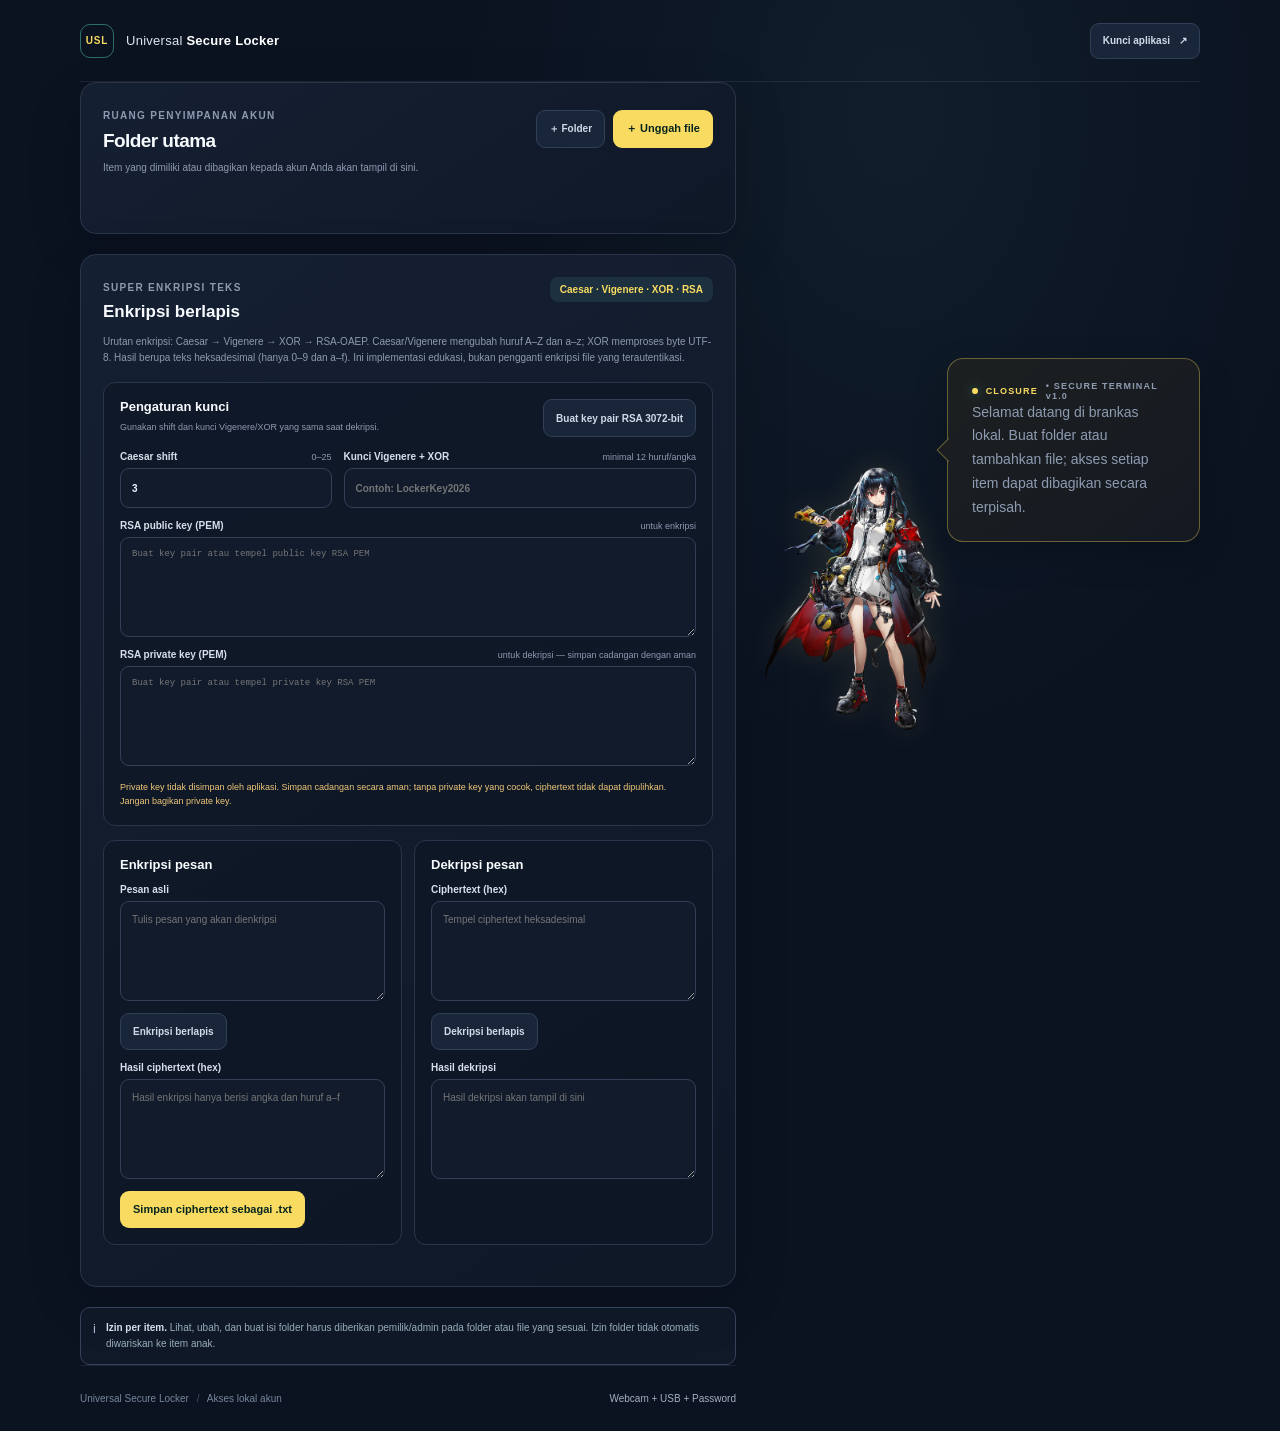
==== commit 2779ce20: "feat: implement super encryption for text messages using layered algorithms and RSA key management" ====
--- a/frontend/dashboard.html
+++ b/frontend/dashboard.html
@@ -52,36 +52,64 @@
     <section class="card message-crypto-panel" aria-labelledby="message-crypto-title">
       <div class="crypto-heading">
         <div>
-          <span class="eyebrow">PLACEHOLDER KRIPTOGRAFI</span>
-          <h2 id="message-crypto-title">Enkripsi dan dekripsi pesan</h2>
+          <span class="eyebrow">SUPER ENKRIPSI TEKS</span>
+          <h2 id="message-crypto-title">Enkripsi berlapis</h2>
         </div>
-        <span class="step-badge">Belum aktif</span>
+        <span class="step-badge">Caesar · Vigenere · XOR · RSA</span>
       </div>
-      <p class="crypto-notice">Algoritma enkripsi/dekripsi belum diimplementasikan. Tombol di bawah hanya placeholder; isi hasil ciphertext sendiri untuk menguji penyimpanan lokal.</p>
+      <p class="crypto-notice">Urutan enkripsi: Caesar → Vigenere → XOR → RSA-OAEP. Caesar/Vigenere mengubah huruf A–Z dan a–z; XOR memproses byte UTF-8. Hasil berupa teks heksadesimal (hanya 0–9 dan a–f). Ini implementasi edukasi, bukan pengganti enkripsi file yang terautentikasi.</p>
+      <section class="crypto-key-settings" aria-labelledby="crypto-key-title">
+        <div class="crypto-subheading">
+          <div>
+            <h3 id="crypto-key-title">Pengaturan kunci</h3>
+            <p>Gunakan shift dan kunci Vigenere/XOR yang sama saat dekripsi.</p>
+          </div>
+          <button class="button button-secondary" id="generate-rsa-key-button" type="button">Buat key pair RSA 3072-bit</button>
+        </div>
+        <div class="crypto-settings-grid">
+          <label class="form-field" for="caesar-shift-input">
+            <span>Caesar shift <small>0–25</small></span>
+            <input id="caesar-shift-input" type="number" min="0" max="25" step="1" value="3">
+          </label>
+          <label class="form-field" for="shared-cipher-key">
+            <span>Kunci Vigenere + XOR <small>minimal 12 huruf/angka</small></span>
+            <input id="shared-cipher-key" type="password" minlength="12" maxlength="128" pattern="[A-Za-z0-9]{12,128}" autocomplete="off" placeholder="Contoh: LockerKey2026">
+          </label>
+          <label class="form-field crypto-key-field" for="rsa-public-key">
+            <span>RSA public key (PEM) <small>untuk enkripsi</small></span>
+            <textarea id="rsa-public-key" rows="5" spellcheck="false" autocomplete="off" placeholder="Buat key pair atau tempel public key RSA PEM"></textarea>
+          </label>
+          <label class="form-field crypto-key-field" for="rsa-private-key">
+            <span>RSA private key (PEM) <small>untuk dekripsi — simpan cadangan dengan aman</small></span>
+            <textarea id="rsa-private-key" rows="5" spellcheck="false" autocomplete="off" placeholder="Buat key pair atau tempel private key RSA PEM"></textarea>
+          </label>
+        </div>
+        <p class="crypto-key-warning">Private key tidak disimpan oleh aplikasi. Simpan cadangan secara aman; tanpa private key yang cocok, ciphertext tidak dapat dipulihkan. Jangan bagikan private key.</p>
+      </section>
       <div class="crypto-grid">
         <section class="crypto-card" aria-labelledby="encrypt-message-title">
           <h3 id="encrypt-message-title">Enkripsi pesan</h3>
           <label class="form-field" for="plain-message-input">
             <span>Pesan asli</span>
-            <textarea id="plain-message-input" rows="4" placeholder="Tempat menulis pesan asli (belum dienkripsi)"></textarea>
+            <textarea id="plain-message-input" rows="4" maxlength="16384" placeholder="Tulis pesan yang akan dienkripsi"></textarea>
           </label>
-          <button class="button button-secondary" id="encrypt-message-button" type="button">Enkripsi — placeholder</button>
+          <button class="button button-secondary" id="encrypt-message-button" type="button">Enkripsi berlapis</button>
           <label class="form-field" for="encrypted-message-output">
-            <span>Hasil enkripsi / ciphertext</span>
-            <textarea id="encrypted-message-output" rows="4" placeholder="Isi ciphertext hasil enkripsi di sini"></textarea>
+            <span>Hasil ciphertext (hex)</span>
+            <textarea id="encrypted-message-output" rows="5" readonly spellcheck="false" placeholder="Hasil enkripsi hanya berisi angka dan huruf a–f"></textarea>
           </label>
           <button class="button button-primary" id="save-encrypted-message-button" type="button">Simpan ciphertext sebagai .txt</button>
         </section>
         <section class="crypto-card" aria-labelledby="decrypt-message-title">
           <h3 id="decrypt-message-title">Dekripsi pesan</h3>
           <label class="form-field" for="encrypted-message-input">
-            <span>Ciphertext</span>
-            <textarea id="encrypted-message-input" rows="4" placeholder="Tempat menempel pesan terenkripsi"></textarea>
+            <span>Ciphertext (hex)</span>
+            <textarea id="encrypted-message-input" rows="5" spellcheck="false" placeholder="Tempel ciphertext heksadesimal"></textarea>
           </label>
-          <button class="button button-secondary" id="decrypt-message-button" type="button">Dekripsi — placeholder</button>
+          <button class="button button-secondary" id="decrypt-message-button" type="button">Dekripsi berlapis</button>
           <label class="form-field" for="decrypted-message-output">
             <span>Hasil dekripsi</span>
-            <textarea id="decrypted-message-output" rows="4" placeholder="Hasil dekripsi akan tampil di sini" readonly></textarea>
+            <textarea id="decrypted-message-output" rows="5" placeholder="Hasil dekripsi akan tampil di sini" readonly></textarea>
           </label>
         </section>
       </div>
--- a/frontend/css/style.css
+++ b/frontend/css/style.css
@@ -941,6 +941,56 @@
   color: var(--muted);
   font-size: 10px;
   line-height: 1.6;
+}
+
+.crypto-key-settings {
+  display: grid;
+  gap: 14px;
+  margin-bottom: 14px;
+  padding: 16px;
+  border: 1px solid #28364b;
+  border-radius: 12px;
+  background: rgb(12 20 33 / 55%);
+}
+
+.crypto-subheading {
+  display: flex;
+  align-items: flex-start;
+  justify-content: space-between;
+  gap: 12px;
+}
+
+.crypto-subheading h3 {
+  margin: 0;
+  font-size: 13px;
+}
+
+.crypto-subheading p,
+.crypto-key-warning {
+  margin: 6px 0 0;
+  color: var(--muted);
+  font-size: 9px;
+  line-height: 1.6;
+}
+
+.crypto-settings-grid {
+  display: grid;
+  grid-template-columns: minmax(120px, 0.6fr) minmax(200px, 1fr);
+  gap: 12px;
+}
+
+.crypto-key-field {
+  grid-column: span 2;
+}
+
+.crypto-key-field textarea {
+  font-family: Consolas, "Courier New", monospace;
+  font-size: 9px;
+}
+
+.crypto-key-warning {
+  margin: 0;
+  color: #f0c779;
 }
 
 .crypto-grid {
@@ -1464,6 +1514,18 @@
     grid-template-columns: minmax(0, 1fr);
   }
 
+  .crypto-settings-grid {
+    grid-template-columns: minmax(0, 1fr);
+  }
+
+  .crypto-key-field {
+    grid-column: auto;
+  }
+
+  .crypto-subheading {
+    flex-direction: column;
+  }
+
   .verify-card {
     position: static;
   }
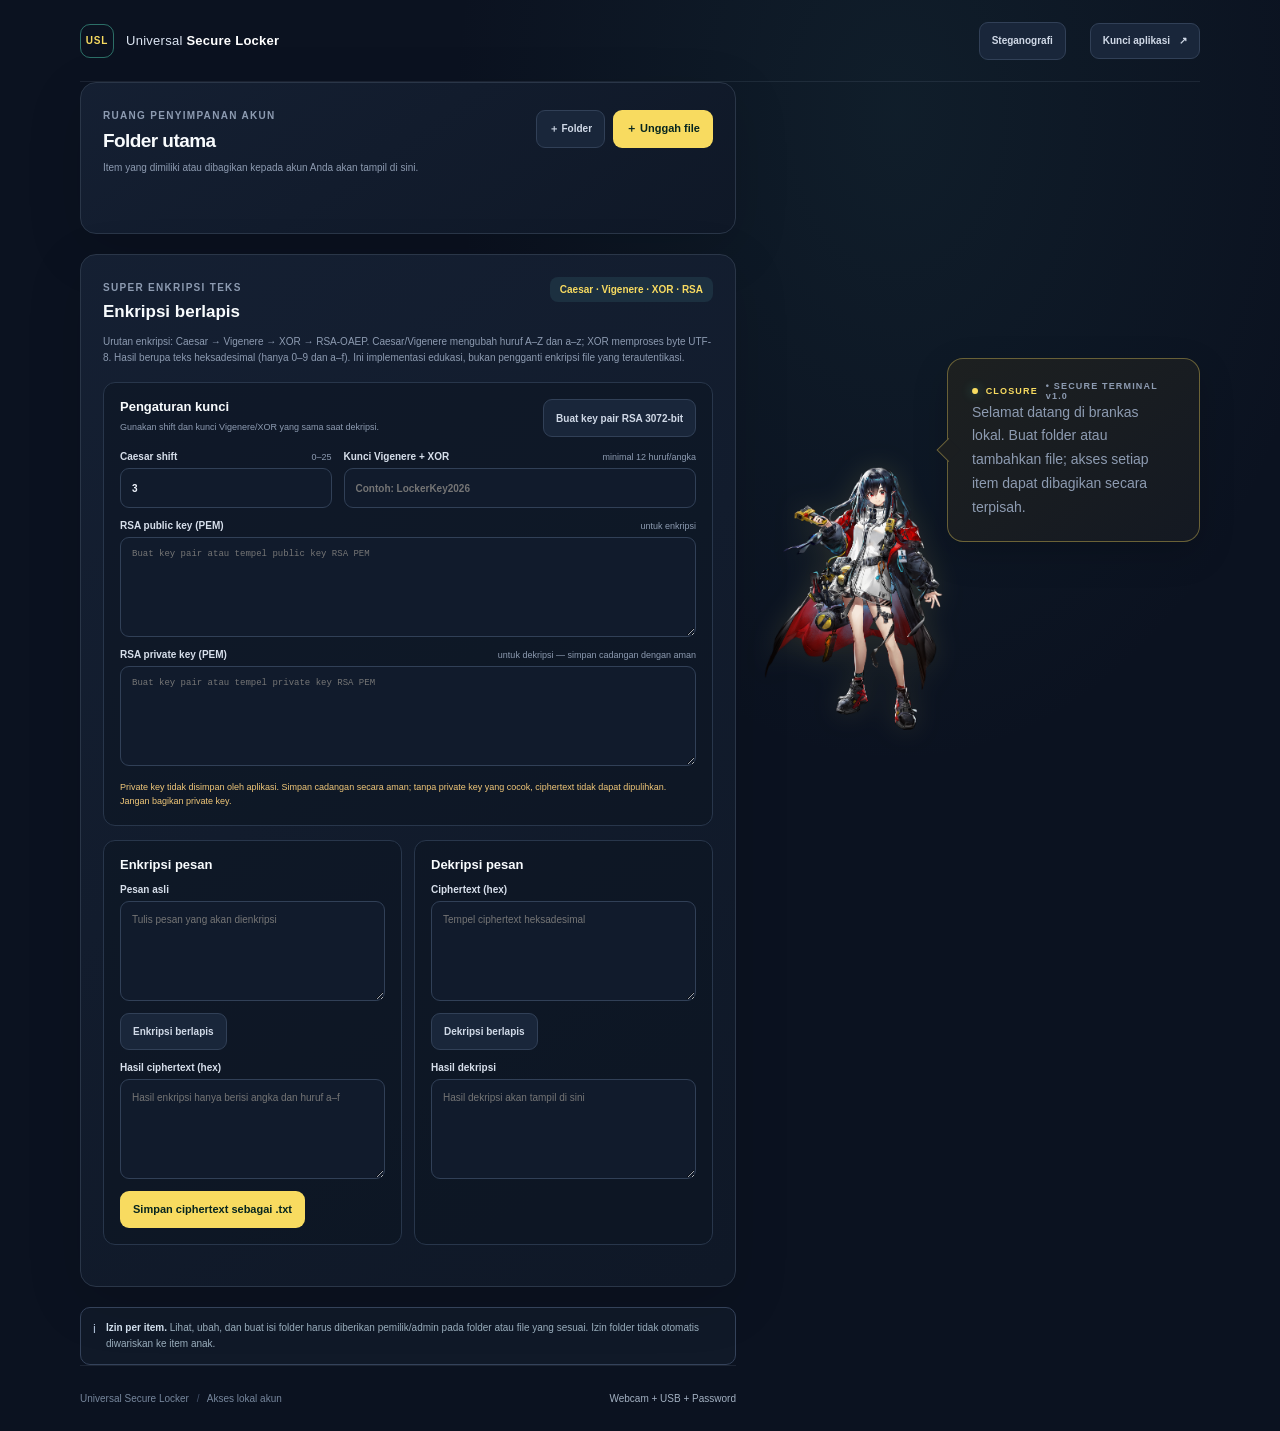
==== commit 8293f537: "feat: implement image steganography for hiding and revealing ciphertext in PNG files" ====
--- a/frontend/dashboard.html
+++ b/frontend/dashboard.html
@@ -15,6 +15,7 @@
         <span>Universal <strong>Secure Locker</strong></span>
       </a>
       <div class="account-toolbar">
+        <a class="button button-secondary" href="steganography.html">Steganografi</a>
         <span class="active-account" id="active-username"></span>
         <button class="button button-secondary logout-button" id="logout-button" type="button">Kunci aplikasi <span aria-hidden="true">↗</span></button>
       </div>
@@ -134,7 +135,7 @@
       </label>
       <div class="permission-options">
         <label id="share-create-option"><input id="share-create" type="checkbox"> <span>Buat folder/file di dalam folder</span></label>
-        <label><input id="share-read" type="checkbox"> <span>Lihat / unduh item</span></label>
+        <label><input id="share-read" type="checkbox"> <span>Lihat item</span></label>
         <label><input id="share-update" type="checkbox"> <span>Ubah item</span></label>
       </div>
       <p class="dialog-description">Izin pada folder tidak diwariskan ke folder/file di dalamnya. Bagikan setiap item secara terpisah.</p>
@@ -143,11 +144,24 @@
     </dialog>
 
     <dialog class="app-dialog preview-dialog" id="preview-dialog">
-      <form method="dialog" class="dialog-close-row">
-        <button class="dialog-close" aria-label="Tutup">×</button>
-      </form>
+      <div class="preview-toolbar">
+        <button class="button button-primary" id="download-resource-button" type="button">Unduh</button>
+        <form method="dialog">
+          <button class="dialog-close" aria-label="Tutup">×</button>
+        </form>
+      </div>
       <span class="eyebrow">PRATINJAU FILE</span>
       <h2 id="preview-title">File</h2>
+      <form id="download-password-form" class="download-password-panel" hidden>
+        <label class="form-field" for="download-password-input">
+          <span>Password akun untuk mengunduh</span>
+          <input id="download-password-input" type="password" autocomplete="current-password" required minlength="10" maxlength="128">
+        </label>
+        <button class="button button-primary" id="confirm-download-button" type="submit">Verifikasi &amp; unduh</button>
+        <p class="inline-message" id="download-message" role="status"></p>
+      </form>
+      <img id="preview-image" class="preview-image" alt="" hidden>
+      <iframe id="preview-frame" class="preview-frame" title="Pratinjau PDF" hidden></iframe>
       <pre id="preview-content"></pre>
     </dialog>
 
--- a/frontend/css/style.css
+++ b/frontend/css/style.css
@@ -27,6 +27,11 @@
   background:
     radial-gradient(ellipse at 70% 8%, rgb(46 101 105 / 14%), transparent 35%),
     #0b1220;
+}
+
+body.file-preview-open {
+  height: 100vh;
+  overflow: hidden;
 }
 
 button,
@@ -919,6 +924,107 @@
   padding: 22px;
 }
 
+.steg-intro {
+  margin-bottom: 16px;
+  padding: 22px;
+}
+
+.steg-intro h1 {
+  margin: 8px 0 7px;
+  font-family: "Segoe UI", sans-serif;
+  font-size: 24px;
+  letter-spacing: -0.035em;
+}
+
+.steg-intro p,
+.steg-helper {
+  color: var(--muted);
+  font-size: 11px;
+  line-height: 1.65;
+}
+
+.steg-intro p {
+  margin: 8px 0 0;
+}
+
+.steg-intro a {
+  color: var(--accent);
+  text-decoration: underline;
+  text-underline-offset: 3px;
+}
+
+.steg-limit {
+  color: #d7c67a !important;
+}
+
+.steg-grid {
+  display: grid;
+  grid-template-columns: repeat(2, minmax(0, 1fr));
+  align-items: start;
+  gap: 16px;
+}
+
+.steg-card {
+  min-width: 0;
+  padding: 22px;
+}
+
+.steg-card h2 {
+  margin: 12px 0 19px;
+  font-family: "Segoe UI", sans-serif;
+  font-size: 18px;
+  letter-spacing: -0.03em;
+}
+
+.steg-card form {
+  display: grid;
+  gap: 14px;
+}
+
+.steg-card input[type="file"] {
+  width: 100%;
+  min-width: 0;
+  padding: 9px;
+  border: 1px solid #314057;
+  border-radius: 9px;
+  background: #0e1624;
+  color: #d0d9e7;
+  font-size: 10px;
+}
+
+.steg-card textarea {
+  min-height: 140px;
+  font: 11px/1.6 Consolas, monospace;
+  overflow-wrap: anywhere;
+}
+
+.steg-image-preview {
+  width: 100%;
+  max-height: 260px;
+  object-fit: contain;
+  border: 1px solid #2a3648;
+  border-radius: 9px;
+  background: #0b0c10;
+}
+
+.steg-helper {
+  margin: -5px 0 0;
+  font-size: 10px;
+}
+
+.steg-card .inline-message {
+  min-height: 16px;
+  margin: 0;
+}
+
+.steg-page .demo-notice {
+  margin: 16px 0 24px;
+}
+
+.steg-page .footer {
+  margin-top: auto;
+}
+
 .message-crypto-panel {
   margin-top: 20px;
   padding: 22px;
@@ -1179,12 +1285,61 @@
 
 .preview-dialog {
   width: min(720px, calc(100% - 32px));
+  height: min(78vh, 680px);
+  max-height: min(85vh, 720px);
+  overflow: hidden;
+}
+
+.preview-dialog[open] {
+  display: flex;
+  flex-direction: column;
+}
+
+.preview-dialog > .preview-toolbar,
+.preview-dialog > .eyebrow,
+.preview-dialog > h2,
+.preview-dialog > .download-password-panel {
+  flex-shrink: 0;
+}
+
+.preview-toolbar {
+  display: flex;
+  align-items: center;
+  justify-content: space-between;
+  margin: -8px -8px 14px;
+}
+
+.preview-toolbar form {
+  margin: 0;
+}
+
+.download-password-panel {
+  display: grid;
+  gap: 10px;
+  margin-top: 14px;
+  padding: 14px;
+  border: 1px solid #34425a;
+  border-radius: 10px;
+  background: rgb(12 20 33 / 75%);
+}
+
+.download-password-panel[hidden] {
+  display: none;
+}
+
+.download-password-panel .button {
+  justify-self: start;
+}
+
+.download-password-panel .inline-message {
+  margin: 0;
 }
 
 .preview-dialog pre {
-  max-height: 55vh;
+  min-height: 0;
+  flex: 1 1 0;
   overflow: auto;
-  margin: 16px 0 0;
+  margin: 0;
   padding: 15px;
   border: 1px solid #2a3648;
   border-radius: 9px;
@@ -1193,6 +1348,32 @@
   font: 12px/1.65 Consolas, monospace;
   white-space: pre-wrap;
   overflow-wrap: anywhere;
+}
+
+.preview-image,
+.preview-frame {
+  display: block;
+  width: 100%;
+  min-height: 0;
+  flex: 1 1 0;
+  margin: 0;
+  border: 1px solid #2a3648;
+  border-radius: 9px;
+  background: #0b0c10;
+}
+
+.preview-image {
+  height: 0;
+  object-fit: contain;
+}
+
+.preview-frame {
+  height: 0;
+}
+
+.preview-image[hidden],
+.preview-frame[hidden] {
+  display: none;
 }
 
 .logout-button {
@@ -1281,6 +1462,8 @@
 
   .dashboard-shell > .vault-panel,
   .dashboard-shell > .message-crypto-panel,
+  .dashboard-shell > .steg-intro,
+  .dashboard-shell > .steg-grid,
   .dashboard-shell > .demo-notice,
   .dashboard-shell > .footer {
     margin-right: calc(min(440px, 38vw) + 24px);
@@ -1434,6 +1617,8 @@
 
   .dashboard-shell > .vault-panel,
   .dashboard-shell > .message-crypto-panel,
+  .dashboard-shell > .steg-intro,
+  .dashboard-shell > .steg-grid,
   .dashboard-shell > .demo-notice,
   .dashboard-shell > .footer {
     margin-right: calc(min(360px, 42vw) + 24px);
@@ -1515,6 +1700,10 @@
   }
 
   .crypto-settings-grid {
+    grid-template-columns: minmax(0, 1fr);
+  }
+
+  .steg-grid {
     grid-template-columns: minmax(0, 1fr);
   }
 
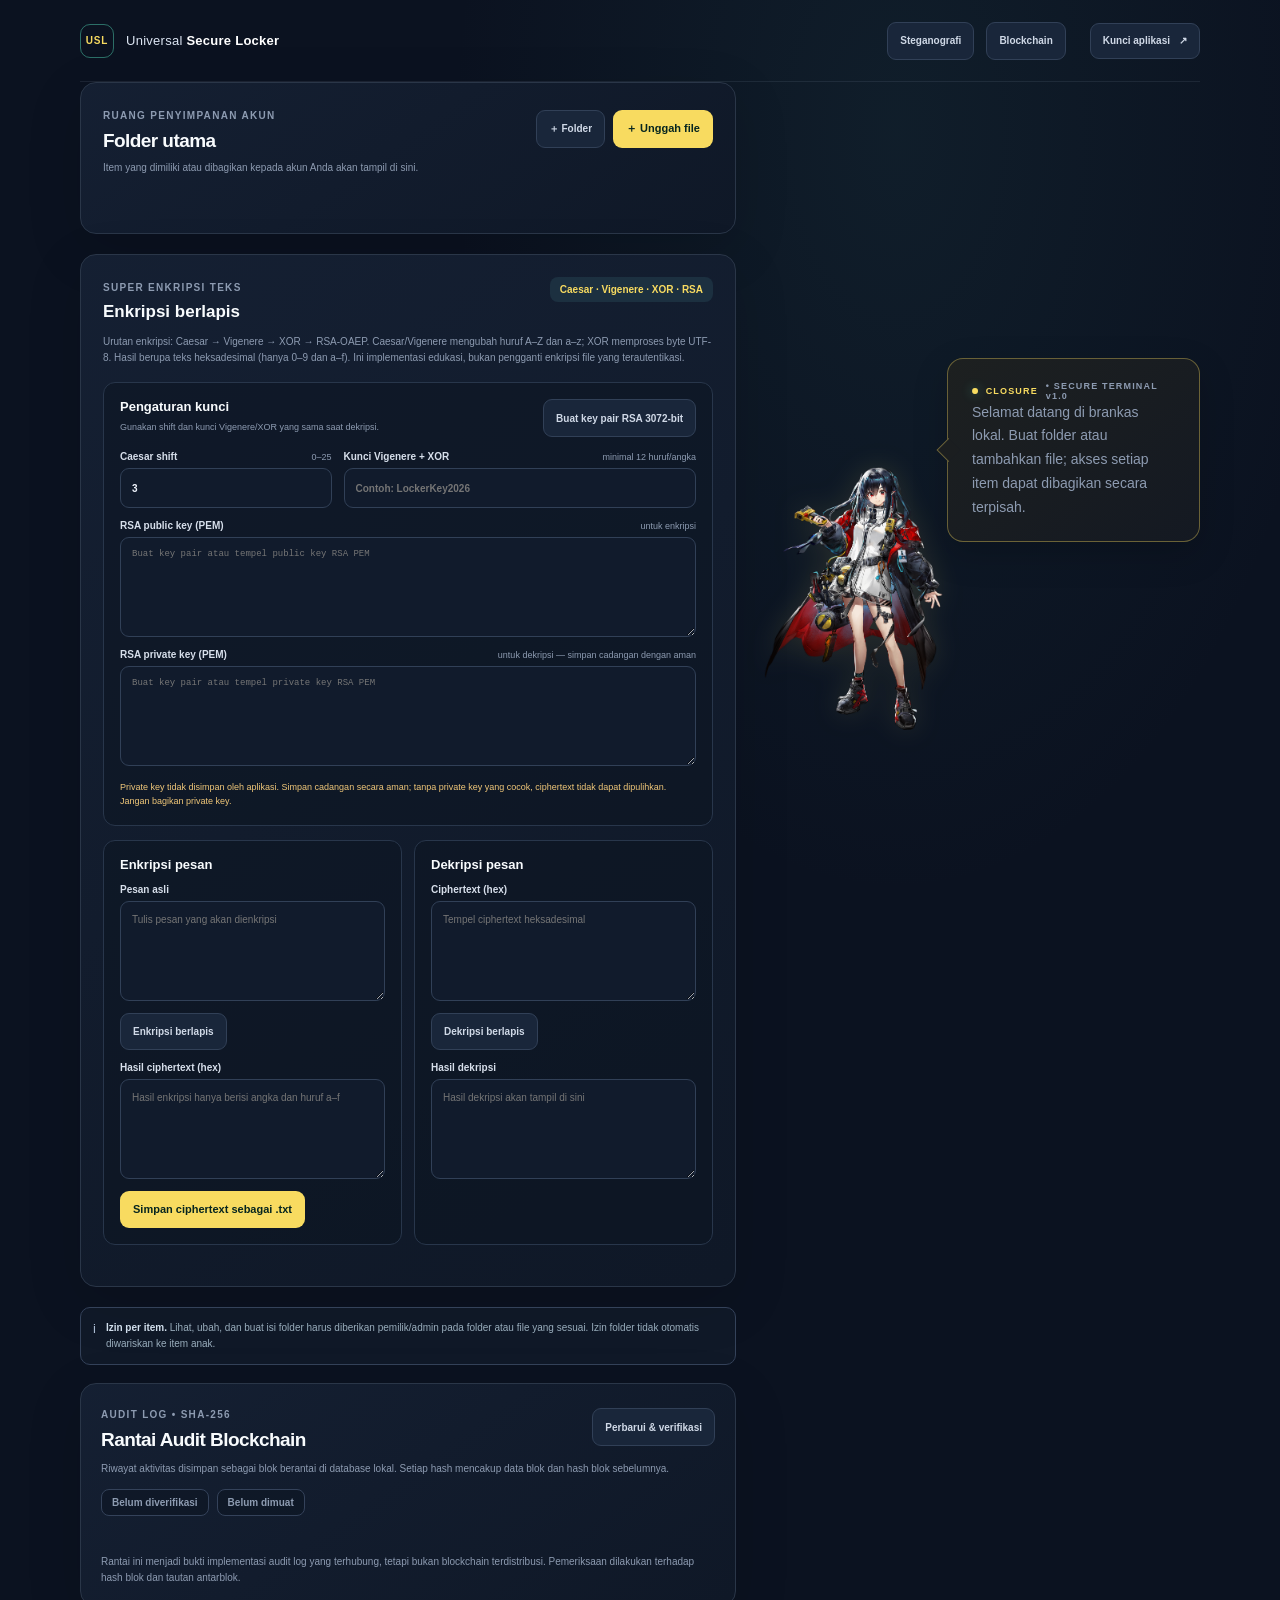
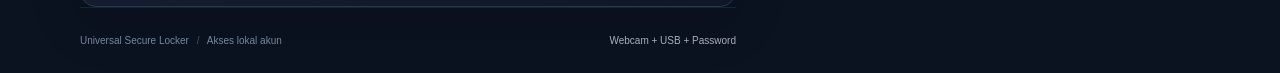
==== commit d8b316ae: "feat: add audit log section with blockchain integration and UI enhancements" ====
--- a/frontend/dashboard.html
+++ b/frontend/dashboard.html
@@ -16,6 +16,7 @@
       </a>
       <div class="account-toolbar">
         <a class="button button-secondary" href="steganography.html">Steganografi</a>
+        <a class="button button-secondary" href="#audit-ledger">Blockchain</a>
         <span class="active-account" id="active-username"></span>
         <button class="button button-secondary logout-button" id="logout-button" type="button">Kunci aplikasi <span aria-hidden="true">↗</span></button>
       </div>
@@ -120,6 +121,29 @@
     <section class="demo-notice">
       <span aria-hidden="true">i</span>
       <p><strong>Izin per item.</strong> Lihat, ubah, dan buat isi folder harus diberikan pemilik/admin pada folder atau file yang sesuai. Izin folder tidak otomatis diwariskan ke item anak.</p>
+    </section>
+
+    <section class="card audit-panel" id="audit-ledger" aria-labelledby="audit-title">
+      <div class="audit-heading">
+        <div>
+          <span class="eyebrow">AUDIT LOG • SHA-256</span>
+          <h2 id="audit-title">Rantai Audit Blockchain</h2>
+        </div>
+        <button class="button button-secondary" id="refresh-audit-button" type="button">Perbarui &amp; verifikasi</button>
+      </div>
+      <p class="audit-description">Riwayat aktivitas disimpan sebagai blok berantai di database lokal. Setiap hash mencakup data blok dan hash blok sebelumnya.</p>
+      <div class="audit-summary" aria-live="polite">
+        <span class="audit-integrity" id="audit-integrity" data-state="unknown">Belum diverifikasi</span>
+        <span class="audit-count" id="audit-block-count">Belum dimuat</span>
+      </div>
+      <p class="inline-message" id="audit-message" role="status"></p>
+      <div class="audit-chain" id="audit-chain" aria-live="polite"></div>
+      <div class="audit-pagination" id="audit-pagination" hidden>
+        <button class="button button-secondary" id="audit-previous-button" type="button">← Sebelumnya</button>
+        <span id="audit-page-label"></span>
+        <button class="button button-secondary" id="audit-next-button" type="button">Berikutnya →</button>
+      </div>
+      <p class="audit-note">Rantai ini menjadi bukti implementasi audit log yang terhubung, tetapi bukan blockchain terdistribusi. Pemeriksaan dilakukan terhadap hash blok dan tautan antarblok.</p>
     </section>
 
     <dialog class="app-dialog" id="share-dialog">
--- a/frontend/css/style.css
+++ b/frontend/css/style.css
@@ -1259,6 +1259,153 @@
   color: #d0d9e7;
   cursor: pointer;
   font-size: 18px;
+}
+
+.audit-panel {
+  margin-top: 18px;
+  padding: 20px;
+  scroll-margin-top: 18px;
+}
+
+.audit-heading {
+  display: flex;
+  align-items: center;
+  justify-content: space-between;
+  gap: 16px;
+}
+
+.audit-heading h2 {
+  margin: 7px 0 0;
+  font-family: Manrope, "Segoe UI", sans-serif;
+  font-size: 19px;
+  letter-spacing: -0.03em;
+}
+
+.audit-description,
+.audit-note {
+  color: var(--muted);
+  font-size: 10px;
+  line-height: 1.6;
+}
+
+.audit-description {
+  margin: 10px 0;
+}
+
+.audit-summary {
+  display: flex;
+  flex-wrap: wrap;
+  align-items: center;
+  gap: 8px;
+  margin: 12px 0;
+}
+
+.audit-integrity,
+.audit-count {
+  padding: 7px 10px;
+  border: 1px solid #34425a;
+  border-radius: 8px;
+  background: rgb(12 20 33 / 55%);
+  color: var(--muted);
+  font-size: 10px;
+  font-weight: 700;
+}
+
+.audit-integrity[data-state="valid"] {
+  border-color: #527a56;
+  color: #a7d6a0;
+}
+
+.audit-integrity[data-state="invalid"] {
+  border-color: var(--danger);
+  color: #ff918b;
+}
+
+.audit-integrity[data-state="checking"] {
+  border-color: #8d7a38;
+  color: var(--accent);
+}
+
+.audit-chain {
+  display: grid;
+  gap: 10px;
+}
+
+.audit-block {
+  min-width: 0;
+  padding: 12px;
+  border: 1px solid #28364b;
+  border-radius: 10px;
+  background: rgb(12 20 33 / 55%);
+}
+
+.audit-block-heading {
+  display: flex;
+  flex-wrap: wrap;
+  align-items: baseline;
+  justify-content: space-between;
+  gap: 6px 12px;
+}
+
+.audit-block-heading h3 {
+  margin: 0;
+  color: #e8edf7;
+  font-size: 12px;
+}
+
+.audit-block-heading time {
+  color: var(--muted);
+  font-size: 9px;
+}
+
+.audit-action {
+  margin: 9px 0;
+  color: #e8edf7;
+  font-size: 11px;
+  overflow-wrap: anywhere;
+}
+
+.audit-hashes {
+  display: grid;
+  gap: 7px;
+  margin: 0;
+}
+
+.audit-hashes > div {
+  display: grid;
+  grid-template-columns: 90px minmax(0, 1fr);
+  gap: 8px;
+  align-items: start;
+}
+
+.audit-hashes dt {
+  color: var(--muted);
+  font-size: 9px;
+}
+
+.audit-hashes dd {
+  min-width: 0;
+  margin: 0;
+}
+
+.audit-hashes code {
+  color: #b6c8df;
+  font-size: 9px;
+  overflow-wrap: anywhere;
+}
+
+.audit-pagination {
+  display: flex;
+  align-items: center;
+  justify-content: center;
+  gap: 12px;
+  margin-top: 12px;
+  color: var(--muted);
+  font-size: 10px;
+}
+
+.audit-note {
+  margin: 12px 0 0;
 }
 
 .permission-options {
@@ -1462,6 +1609,7 @@
 
   .dashboard-shell > .vault-panel,
   .dashboard-shell > .message-crypto-panel,
+  .dashboard-shell > .audit-panel,
   .dashboard-shell > .steg-intro,
   .dashboard-shell > .steg-grid,
   .dashboard-shell > .demo-notice,
@@ -1617,6 +1765,7 @@
 
   .dashboard-shell > .vault-panel,
   .dashboard-shell > .message-crypto-panel,
+  .dashboard-shell > .audit-panel,
   .dashboard-shell > .steg-intro,
   .dashboard-shell > .steg-grid,
   .dashboard-shell > .demo-notice,
